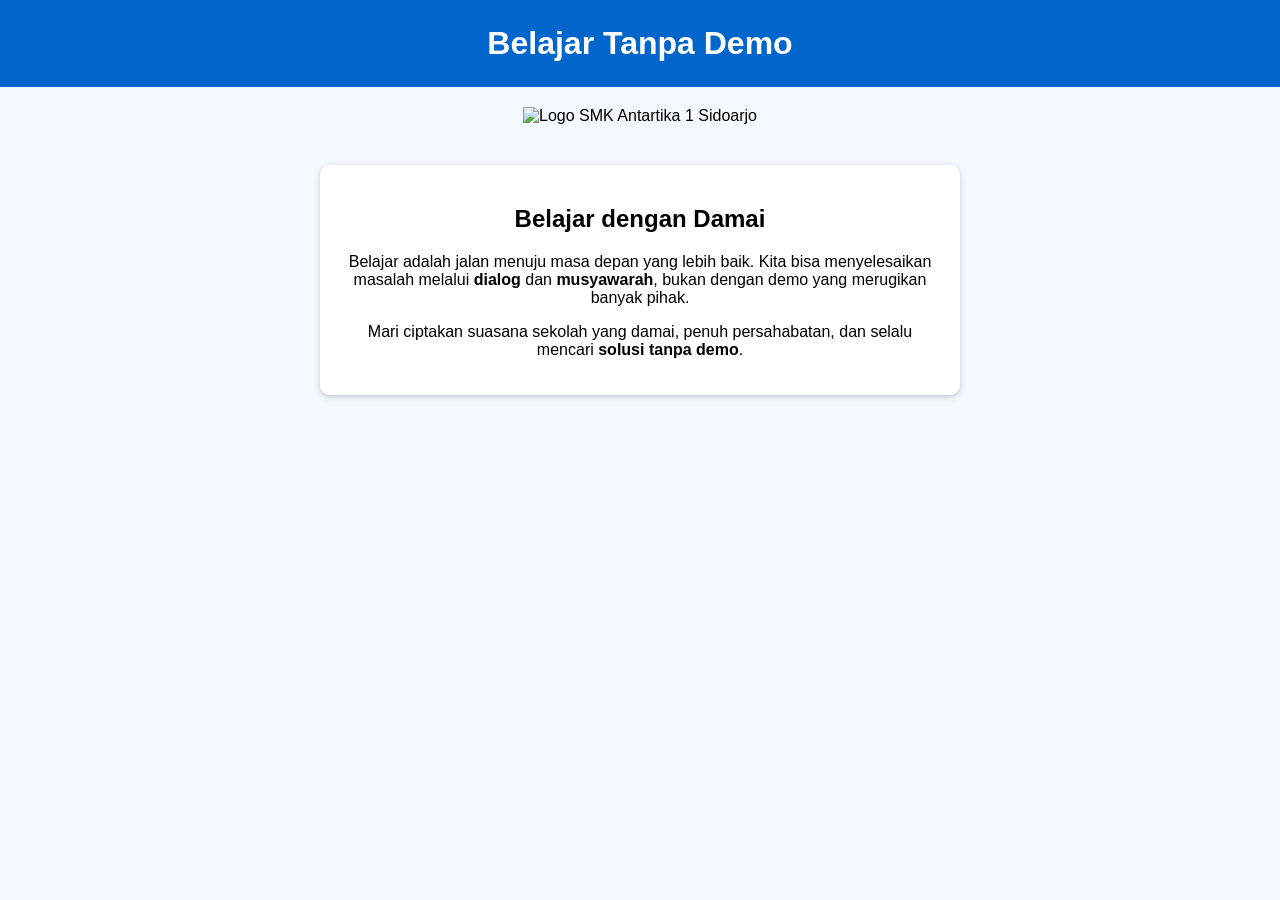
==== index.html @ 8f25fd66 "update" ====
<!DOCTYPE html>
<html lang="id">
<head>
  <meta charset="UTF-8">
  <meta name="viewport" content="width=device-width, initial-scale=1.0">
  <title>Belajar Tanpa Demo</title>
  <style>
    body {
      font-family: Arial, sans-serif;
      text-align: center;
      background-color: #f4f9ff;
      margin: 0;
      padding: 0;
    }
    header {
      background-color: #0066cc;
      color: white;
      padding: 15px;
    }
    h1 {
      margin: 10px 0;
    }
    img {
      margin-top: 20px;
      width: 150px;
    }
    main {
      padding: 20px;
    }
    .pesan {
      background: white;
      border-radius: 10px;
      box-shadow: 0 2px 6px rgba(0,0,0,0.2);
      max-width: 600px;
      margin: 20px auto;
      padding: 20px;
    }
  </style>
</head>
<body>
  <header>
    <h1>Belajar Tanpa Demo</h1>
  </header>

  <!-- Logo Sekolah -->
  <img src="https://i.ibb.co/DD8ZccBT/IMG-20250901-091359.jpg" alt="Logo SMK Antartika 1 Sidoarjo">

  <main>
    <div class="pesan">
      <h2>Belajar dengan Damai</h2>
      <p>
        Belajar adalah jalan menuju masa depan yang lebih baik.  
        Kita bisa menyelesaikan masalah melalui <b>dialog</b> dan <b>musyawarah</b>,  
        bukan dengan demo yang merugikan banyak pihak.  
      </p>
      <p>
        Mari ciptakan suasana sekolah yang damai, penuh persahabatan,  
        dan selalu mencari <b>solusi tanpa demo</b>.
      </p>
    </div>
  </main>
</body>
</html>
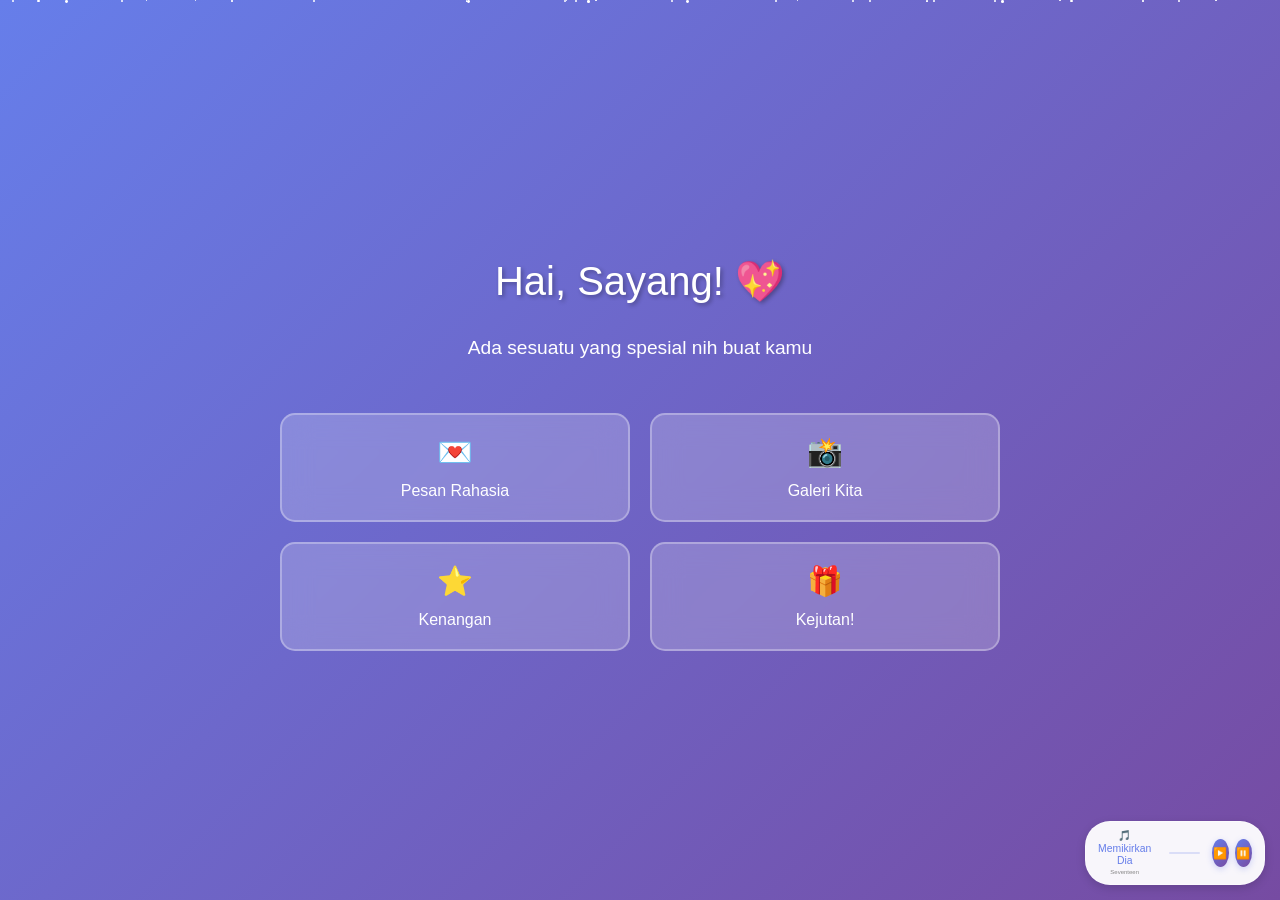
==== commit 8aeee1f4: "update" ====
--- a/index.html
+++ b/index.html
@@ -1,63 +1,633 @@
 <!DOCTYPE html>
 <html lang="id">
 <head>
-  <meta charset="UTF-8">
-  <meta name="viewport" content="width=device-width, initial-scale=1.0">
-  <title>Belajar Tanpa Demo</title>
-  <style>
-    body {
-      font-family: Arial, sans-serif;
-      text-align: center;
-      background-color: #f4f9ff;
-      margin: 0;
-      padding: 0;
-    }
-    header {
-      background-color: #0066cc;
-      color: white;
-      padding: 15px;
-    }
-    h1 {
-      margin: 10px 0;
-    }
-    img {
-      margin-top: 20px;
-      width: 150px;
-    }
-    main {
-      padding: 20px;
-    }
-    .pesan {
-      background: white;
-      border-radius: 10px;
-      box-shadow: 0 2px 6px rgba(0,0,0,0.2);
-      max-width: 600px;
-      margin: 20px auto;
-      padding: 20px;
-    }
-  </style>
+    <meta charset="UTF-8">
+    <meta name="viewport" content="width=device-width, initial-scale=1.0">
+    <title>For My Special Person 💝</title>
+    <style>
+        * {
+            margin: 0;
+            padding: 0;
+            box-sizing: border-box;
+        }
+
+        body {
+            font-family: 'Segoe UI', Tahoma, Geneva, Verdana, sans-serif;
+            background: linear-gradient(135deg, #667eea 0%, #764ba2 100%);
+            color: #333;
+            line-height: 1.6;
+            min-height: 100vh;
+            overflow-x: hidden;
+        }
+
+        /* Efek Bintang Jatuh */
+        .falling-stars {
+            position: fixed;
+            top: 0;
+            left: 0;
+            width: 100%;
+            height: 100%;
+            pointer-events: none;
+            z-index: -1;
+        }
+
+        .star {
+            position: absolute;
+            background: white;
+            border-radius: 50%;
+            animation: fall linear infinite;
+        }
+
+        @keyframes fall {
+            to {
+                transform: translateY(100vh) rotate(360deg);
+                opacity: 0;
+            }
+        }
+
+        .container {
+            max-width: 800px;
+            margin: 0 auto;
+            padding: 20px;
+            min-height: 100vh;
+            display: flex;
+            flex-direction: column;
+            justify-content: center;
+        }
+
+        /* Halaman Utama */
+        .main-page {
+            text-align: center;
+            color: white;
+            padding: 40px 20px;
+            position: relative;
+        }
+
+        .greeting {
+            font-size: 2.5em;
+            margin-bottom: 20px;
+            font-weight: 300;
+            opacity: 0;
+            animation: fadeIn 1.5s ease-in-out forwards;
+            text-shadow: 2px 2px 4px rgba(0,0,0,0.3);
+        }
+
+        .subtitle {
+            font-size: 1.2em;
+            margin-bottom: 50px;
+            opacity: 0;
+            animation: fadeIn 1.5s ease-in-out 0.5s forwards;
+        }
+
+        .heart {
+            color: #ff6b6b;
+            animation: heartbeat 1.5s ease-in-out infinite;
+            display: inline-block;
+        }
+
+        @keyframes heartbeat {
+            0%, 100% { transform: scale(1); }
+            50% { transform: scale(1.1); }
+        }
+
+        .feature-buttons {
+            display: grid;
+            grid-template-columns: repeat(2, 1fr);
+            gap: 20px;
+            opacity: 0;
+            animation: fadeIn 1.5s ease-in-out 1s forwards;
+        }
+
+        .feature-btn {
+            background: rgba(255, 255, 255, 0.2);
+            backdrop-filter: blur(15px);
+            border: 2px solid rgba(255, 255, 255, 0.3);
+            color: white;
+            padding: 20px 15px;
+            border-radius: 15px;
+            cursor: pointer;
+            font-size: 1em;
+            transition: all 0.4s ease;
+            min-height: 100px;
+            display: flex;
+            flex-direction: column;
+            align-items: center;
+            justify-content: center;
+            gap: 8px;
+        }
+
+        .feature-btn:hover {
+            background: rgba(255, 255, 255, 0.3);
+            transform: translateY(-5px) scale(1.05);
+            border-color: rgba(255, 255, 255, 0.5);
+            box-shadow: 0 10px 25px rgba(0,0,0,0.2);
+        }
+
+        .btn-icon {
+            font-size: 1.8em;
+            margin-bottom: 5px;
+        }
+
+        /* Halaman Konten */
+        .content-page {
+            display: none;
+            background: rgba(255, 255, 255, 0.95);
+            backdrop-filter: blur(10px);
+            border-radius: 20px;
+            padding: 25px;
+            margin-top: 20px;
+            box-shadow: 0 15px 30px rgba(0,0,0,0.1);
+            animation: slideUp 0.6s ease-out;
+            border: 1px solid rgba(255, 255, 255, 0.2);
+        }
+
+        .back-btn {
+            background: linear-gradient(135deg, #667eea, #764ba2);
+            color: white;
+            border: none;
+            padding: 10px 20px;
+            border-radius: 20px;
+            cursor: pointer;
+            font-size: 0.9em;
+            margin-bottom: 25px;
+            transition: all 0.3s ease;
+            box-shadow: 0 4px 12px rgba(102, 126, 234, 0.3);
+        }
+
+        .back-btn:hover {
+            transform: translateX(-3px) scale(1.05);
+            box-shadow: 0 6px 15px rgba(102, 126, 234, 0.4);
+        }
+
+        /* Styling untuk halaman pesan */
+        .messages-container {
+            text-align: center;
+        }
+
+        .message-card {
+            background: linear-gradient(135deg, #f8f9fa, #e9ecef);
+            border-radius: 15px;
+            padding: 25px;
+            margin: 20px 0;
+            border-left: 4px solid #667eea;
+            box-shadow: 0 8px 20px rgba(0,0,0,0.06);
+            transition: transform 0.3s ease;
+            position: relative;
+            overflow: hidden;
+        }
+
+        .message-card::before {
+            content: '"';
+            font-size: 3em;
+            color: #667eea;
+            opacity: 0.1;
+            position: absolute;
+            top: 10px;
+            left: 15px;
+            font-family: serif;
+        }
+
+        .message-card:hover {
+            transform: translateY(-3px);
+        }
+
+        .message-text {
+            font-size: 1.1em;
+            line-height: 1.7;
+            color: #555;
+            font-weight: 500;
+            position: relative;
+            z-index: 1;
+        }
+
+        .message-date {
+            color: #888;
+            font-size: 0.85em;
+            margin-top: 15px;
+            font-style: italic;
+            font-weight: 300;
+        }
+
+        /* Styling untuk halaman galeri */
+        .gallery-grid {
+            display: grid;
+            grid-template-columns: repeat(auto-fit, minmax(250px, 1fr));
+            gap: 20px;
+            margin: 25px 0;
+        }
+
+        .gallery-item {
+            border-radius: 15px;
+            overflow: hidden;
+            box-shadow: 0 8px 20px rgba(0,0,0,0.1);
+            transition: all 0.3s ease;
+            position: relative;
+            cursor: pointer;
+        }
+
+        .gallery-item:hover {
+            transform: scale(1.03);
+            box-shadow: 0 12px 30px rgba(0,0,0,0.15);
+        }
+
+        .gallery-item img {
+            width: 100%;
+            height: 200px;
+            object-fit: cover;
+            transition: transform 0.3s ease;
+        }
+
+        .gallery-item:hover img {
+            transform: scale(1.05);
+        }
+
+        .photo-caption {
+            position: absolute;
+            bottom: 0;
+            left: 0;
+            right: 0;
+            background: linear-gradient(transparent, rgba(0,0,0,0.7));
+            color: white;
+            padding: 15px 12px 12px;
+            font-size: 0.9em;
+            text-align: center;
+        }
+
+        /* Audio Control yang Kecil */
+        .audio-control {
+            position: fixed;
+            bottom: 15px;
+            right: 15px;
+            background: rgba(255, 255, 255, 0.95);
+            padding: 8px 12px;
+            border-radius: 25px;
+            box-shadow: 0 3px 10px rgba(0,0,0,0.15);
+            display: flex;
+            gap: 6px;
+            align-items: center;
+            z-index: 1000;
+            backdrop-filter: blur(8px);
+            border: 1px solid rgba(255, 255, 255, 0.4);
+            max-width: 180px;
+        }
+
+        .audio-btn {
+            background: linear-gradient(135deg, #667eea, #764ba2);
+            color: white;
+            border: none;
+            width: 28px;
+            height: 28px;
+            border-radius: 50%;
+            cursor: pointer;
+            font-size: 0.7em;
+            transition: all 0.3s ease;
+            box-shadow: 0 2px 6px rgba(102, 126, 234, 0.3);
+            display: flex;
+            align-items: center;
+            justify-content: center;
+        }
+
+        .audio-btn:hover {
+            transform: scale(1.1);
+            box-shadow: 0 3px 8px rgba(102, 126, 234, 0.4);
+        }
+
+        .now-playing {
+            font-size: 0.65em;
+            color: #667eea;
+            margin-right: 6px;
+            text-align: center;
+            line-height: 1.2;
+        }
+
+        .song-artist {
+            font-size: 0.55em;
+            color: #888;
+            margin-top: 1px;
+        }
+
+        /* Progress Bar */
+        .progress-container {
+            width: 50px;
+            height: 2px;
+            background: rgba(102, 126, 234, 0.2);
+            border-radius: 1px;
+            margin: 0 6px;
+            overflow: hidden;
+        }
+
+        .progress-bar {
+            height: 100%;
+            background: linear-gradient(135deg, #667eea, #764ba2);
+            width: 0%;
+            transition: width 0.1s linear;
+        }
+
+        /* Animations */
+        @keyframes fadeIn {
+            from { opacity: 0; transform: translateY(20px); }
+            to { opacity: 1; transform: translateY(0); }
+        }
+
+        @keyframes slideUp {
+            from { opacity: 0; transform: translateY(30px); }
+            to { opacity: 1; transform: translateY(0); }
+        }
+
+        /* Floating Elements */
+        .floating {
+            animation: floating 3s ease-in-out infinite;
+        }
+
+        @keyframes floating {
+            0%, 100% { transform: translateY(0px); }
+            50% { transform: translateY(-8px); }
+        }
+
+        /* Responsive */
+        @media (max-width: 600px) {
+            .container {
+                padding: 15px;
+            }
+            
+            .greeting {
+                font-size: 2em;
+            }
+            
+            .feature-buttons {
+                grid-template-columns: 1fr;
+                gap: 15px;
+            }
+            
+            .feature-btn {
+                min-height: 90px;
+                padding: 18px 15px;
+            }
+            
+            .content-page {
+                padding: 20px;
+            }
+            
+            .gallery-grid {
+                grid-template-columns: 1fr;
+            }
+            
+            .audio-control {
+                bottom: 10px;
+                right: 10px;
+                left: 10px;
+                justify-content: center;
+                border-radius: 20px;
+                padding: 6px 10px;
+                max-width: none;
+            }
+            
+            .message-text {
+                font-size: 1em;
+            }
+
+            .now-playing {
+                font-size: 0.6em;
+            }
+
+            .audio-btn {
+                width: 26px;
+                height: 26px;
+                font-size: 0.65em;
+            }
+
+            .progress-container {
+                width: 40px;
+            }
+        }
+    </style>
 </head>
 <body>
-  <header>
-    <h1>Belajar Tanpa Demo</h1>
-  </header>
-
-  <!-- Logo Sekolah -->
-  <img src="https://i.ibb.co/DD8ZccBT/IMG-20250901-091359.jpg" alt="Logo SMK Antartika 1 Sidoarjo">
-
-  <main>
-    <div class="pesan">
-      <h2>Belajar dengan Damai</h2>
-      <p>
-        Belajar adalah jalan menuju masa depan yang lebih baik.  
-        Kita bisa menyelesaikan masalah melalui <b>dialog</b> dan <b>musyawarah</b>,  
-        bukan dengan demo yang merugikan banyak pihak.  
-      </p>
-      <p>
-        Mari ciptakan suasana sekolah yang damai, penuh persahabatan,  
-        dan selalu mencari <b>solusi tanpa demo</b>.
-      </p>
+    <!-- Efek Bintang Jatuh -->
+    <div class="falling-stars" id="fallingStars"></div>
+
+    <!-- Audio Element -->
+    <audio id="backgroundMusic" loop>
+        <source src="memikirkan_dia.mp3" type="audio/mpeg">
+        Browser tidak mendukung elemen audio.
+    </audio>
+
+    <div class="container">
+        <!-- Halaman Utama -->
+        <div id="mainPage" class="main-page">
+            <h1 class="greeting" id="greetingText">Hai, Sayangku! <span class="heart">💖</span></h1>
+            <p class="subtitle">Ada sesuatu yang spesial nih buat kamu</p>
+            
+            <div class="feature-buttons">
+                <button class="feature-btn floating" onclick="showPage('messages')">
+                    <div class="btn-icon">💌</div>
+                    <div>Pesan Rahasia</div>
+                </button>
+                <button class="feature-btn floating" onclick="showPage('gallery')">
+                    <div class="btn-icon">📸</div>
+                    <div>Galeri Kita</div>
+                </button>
+                <button class="feature-btn floating" onclick="showPage('memories')">
+                    <div class="btn-icon">⭐</div>
+                    <div>Kenangan</div>
+                </button>
+                <button class="feature-btn floating" onclick="showSurprise()">
+                    <div class="btn-icon">🎁</div>
+                    <div>Kejutan!</div>
+                </button>
+            </div>
+        </div>
+
+        <!-- Halaman Pesan -->
+        <div id="messagesPage" class="content-page">
+            <button class="back-btn" onclick="showPage('main')">← Kembali</button>
+            
+            <div class="messages-container">
+                <h2 style="color: #667eea; margin-bottom: 25px; text-align: center; font-size: 1.8em;">💝 Pesan Spesial</h2>
+                
+                <div class="message-card">
+                    <p class="message-text">
+                        "Terima kasih sudah menjadi manusia favoritku. Setiap hari bersamamu adalah anugerah yang tak ternilai."
+                    </p>
+                    <div class="message-date">— Dari yang selalu memikirkanmu</div>
+                </div>
+                
+                <div class="message-card">
+                    <p class="message-text">
+                        "Kamu tahu nggak sih? Senyummu itu bisa bikin hari-hariku lebih cerah. Jangan pernah berhenti tersenyum ya!"
+                    </p>
+                    <div class="message-date">— Untuk senyum terindah</div>
+                </div>
+                
+                <div class="message-card">
+                    <p class="message-text">
+                        "Aku bersyukur banget punya kamu. Terima kasih sudah jadi pendengar yang baik dan teman terbaik."
+                    </p>
+                    <div class="message-date">— Yang selalu bersyukur</div>
+                </div>
+                
+                <div class="message-card">
+                    <p class="message-text">
+                        "Terima kasih, untukmu manusia favoritku"
+                    </p>
+                    <div class="message-date">— Untukmu sayangku</div>
+                </div>
+            </div>
+        </div>
+
+        <!-- Halaman Galeri -->
+        <div id="galleryPage" class="content-page">
+            <button class="back-btn" onclick="showPage('main')">← Kembali</button>
+            
+            <h2 style="color: #667eea; margin-bottom: 25px; text-align: center; font-size: 1.8em;">📸 Galeri Kita</h2>
+            
+            <div class="gallery-grid">
+                <div class="gallery-item">
+                    <img src="foto1.jpg" alt="Manusia Terbaik" 
+                         onerror="this.src='https://images.unsplash.com/photo-1529255484355-cb73c33c04bb?ixlib=rb-4.0.3&auto=format&fit=crop&w=500&q=80'">
+                    <div class="photo-caption">Hii cantiknyooo! 💕</div>
+                </div>
+                
+                <div class="gallery-item">
+                    <img src="foto2.jpg" alt="Momen Bahagia" 
+                         onerror="this.src='https://images.unsplash.com/photo-1518568814500-bf0f8d125f46?ixlib=rb-4.0.3&auto=format&fit=crop&w=500&q=80'">
+                    <div class="photo-caption">Senyumu bikin dunia cerah 🌟</div>
+                </div>
+            </div>
+        </div>
+
+        <!-- Halaman Kenangan -->
+        <div id="memoriesPage" class="content-page">
+            <button class="back-btn" onclick="showPage('main')">← Kembali</button>
+            
+            <h2 style="color: #667eea; margin-bottom: 25px; text-align: center; font-size: 1.8em;">⭐ Kenangan Spesial</h2>
+            
+            <div class="message-card">
+                <p class="message-text">
+                    "Setiap momen bersamamu adalah kenangan yang ingin kuulang lagi dan lagi. 
+                    Dari hal sederhana sampai petualangan kita, semuanya berarti."
+                </p>
+                <div class="message-date">— Kenangan terindah</div>
+            </div>
+            
+            <div style="text-align: center; margin: 25px 0;">
+                <div style="font-size: 1.1em; color: #667eea; margin-bottom: 15px;">💫 Hal-hal yang ku suka darimu:</div>
+                <div style="display: grid; grid-template-columns: repeat(auto-fit, minmax(150px, 1fr)); gap: 12px; margin-top: 15px;">
+                    <div style="background: rgba(102, 126, 234, 0.1); padding: 12px; border-radius: 12px; color: #667eea; font-size: 0.9em;">
+                        💖 Cara kamu peduli
+                    </div>
+                    <div style="background: rgba(102, 126, 234, 0.1); padding: 12px; border-radius: 12px; color: #667eea; font-size: 0.9em;">
+                        😊 Senyum manismu
+                    </div>
+                    <div style="background: rgba(102, 126, 234, 0.1); padding: 12px; border-radius: 12px; color: #667eea; font-size: 0.9em;">
+                        🤗 Pelukan hangatmu
+                    </div>
+                    <div style="background: rgba(102, 126, 234, 0.1); padding: 12px; border-radius: 12px; color: #667eea; font-size: 0.9em;">
+                        💭 Cara kamu memahami
+                    </div>
+                </div>
+            </div>
+        </div>
     </div>
-  </main>
+
+    <!-- Kontrol Audio -->
+    <div class="audio-control">
+        <div class="now-playing">
+            <div>🎵 Memikirkan Dia</div>
+            <div class="song-artist">Seventeen</div>
+        </div>
+        <div class="progress-container">
+            <div class="progress-bar" id="progressBar"></div>
+        </div>
+        <button class="audio-btn" onclick="playMusic()">▶️</button>
+        <button class="audio-btn" onclick="pauseMusic()">⏸️</button>
+    </div>
+
+    <script>
+        // Personalisasi nama
+        function personalizeGreeting() {
+            const name = "Sayang"; // GANTI DENGAN NAMA PACAR KAMU
+            document.getElementById('greetingText').innerHTML = `Hai, ${name}! <span class="heart">💖</span>`;
+        }
+
+        // Fungsi navigasi halaman
+        function showPage(pageName) {
+            document.getElementById('mainPage').style.display = 'none';
+            document.getElementById('messagesPage').style.display = 'none';
+            document.getElementById('galleryPage').style.display = 'none';
+            document.getElementById('memoriesPage').style.display = 'none';
+            
+            if (pageName === 'main') {
+                document.getElementById('mainPage').style.display = 'block';
+            } else if (pageName === 'messages') {
+                document.getElementById('messagesPage').style.display = 'block';
+            } else if (pageName === 'gallery') {
+                document.getElementById('galleryPage').style.display = 'block';
+            } else if (pageName === 'memories') {
+                document.getElementById('memoriesPage').style.display = 'block';
+            }
+        }
+
+        // Fungsi kejutan
+        function showSurprise() {
+            alert('💝 I LOVE YOU! 💝\n\nKamu itu spesial banget buat aku! Terima kasih sudah ada di hidupku! 😘');
+        }
+
+        // Fungsi audio
+        const music = document.getElementById('backgroundMusic');
+        const progressBar = document.getElementById('progressBar');
+        music.volume = 0.4;
+        
+        // Update progress bar
+        music.addEventListener('timeupdate', function() {
+            const progress = (music.currentTime / music.duration) * 100;
+            progressBar.style.width = progress + '%';
+        });
+        
+        function playMusic() {
+            music.play().catch(error => {
+                alert('Klik tombol Putar untuk memulai musik 🎵');
+            });
+        }
+        
+        function pauseMusic() {
+            music.pause();
+        }
+        
+        // Efek bintang jatuh
+        function createStars() {
+            const starsContainer = document.getElementById('fallingStars');
+            for (let i = 0; i < 30; i++) {
+                const star = document.createElement('div');
+                star.className = 'star';
+                star.style.left = Math.random() * 100 + 'vw';
+                star.style.width = Math.random() * 2 + 1 + 'px';
+                star.style.height = star.style.width;
+                star.style.animationDuration = Math.random() * 3 + 2 + 's';
+                star.style.animationDelay = Math.random() * 5 + 's';
+                starsContainer.appendChild(star);
+            }
+        }
+        
+        // Auto play music dengan interaksi user
+        let musicStarted = false;
+        document.addEventListener('click', function firstPlay() {
+            if (!musicStarted) {
+                music.play().then(() => {
+                    musicStarted = true;
+                }).catch(error => {
+                    console.log('Play failed:', error);
+                });
+            }
+        });
+
+        // Jalankan saat halaman dimuat
+        window.onload = function() {
+            personalizeGreeting();
+            createStars();
+            // Tampilkan halaman utama
+            showPage('main');
+        };
+    </script>
 </body>
-</html>   +</html>
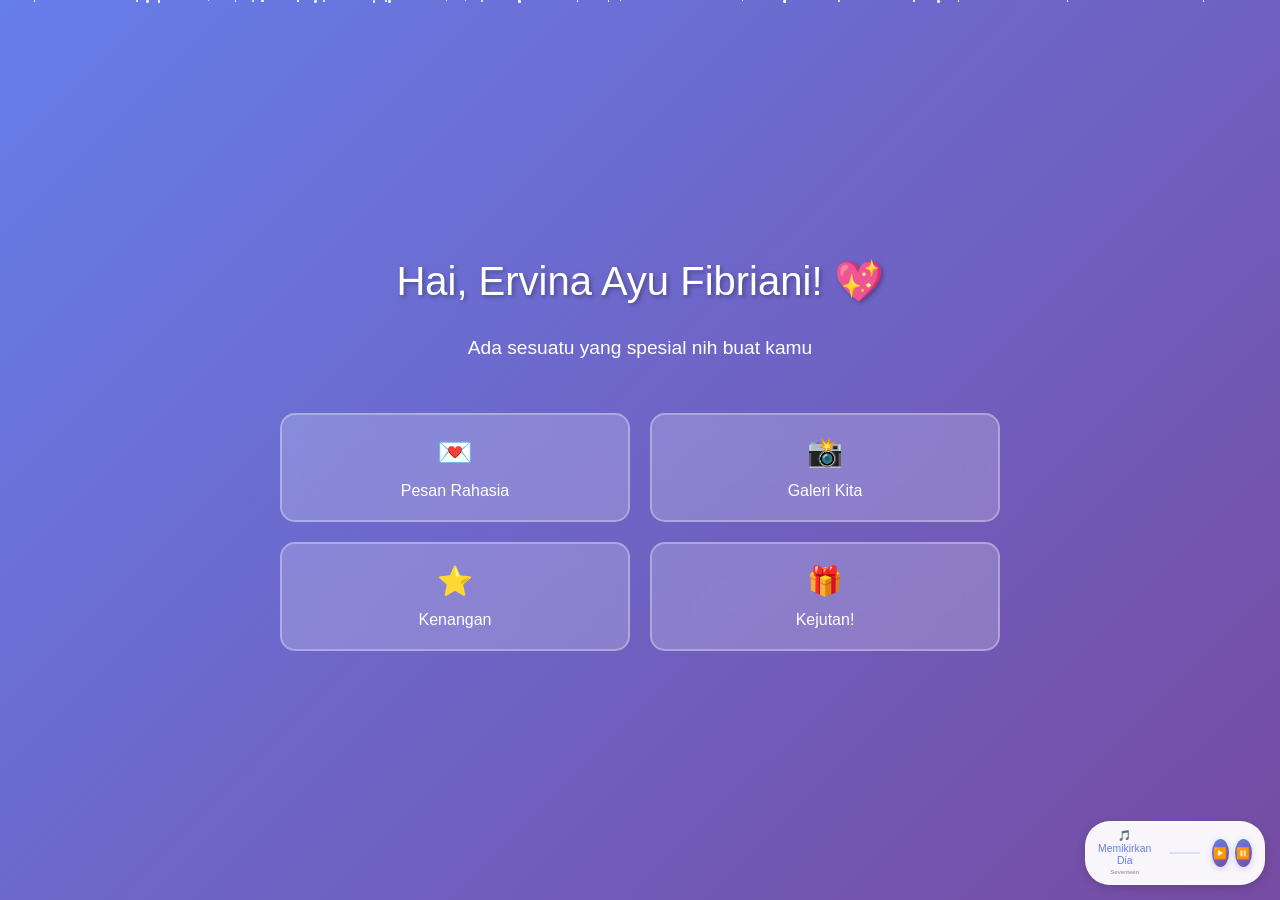
==== commit 3084aee9: "update" ====
--- a/index.html
+++ b/index.html
@@ -491,7 +491,7 @@
                 <div class="gallery-item">
                     <img src="foto2.jpg" alt="Momen Bahagia" 
                          onerror="this.src='https://images.unsplash.com/photo-1518568814500-bf0f8d125f46?ixlib=rb-4.0.3&auto=format&fit=crop&w=500&q=80'">
-                    <div class="photo-caption">Senyumu bikin dunia cerah 🌟</div>
+                    <div class="photo-caption">hii lucunya</div>
                 </div>
             </div>
         </div>
@@ -546,7 +546,7 @@
     <script>
         // Personalisasi nama
         function personalizeGreeting() {
-            const name = "Sayang"; // GANTI DENGAN NAMA PACAR KAMU
+            const name = "Ervina Ayu Fibriani"; // GANTI DENGAN NAMA PACAR KAMU
             document.getElementById('greetingText').innerHTML = `Hai, ${name}! <span class="heart">💖</span>`;
         }
 
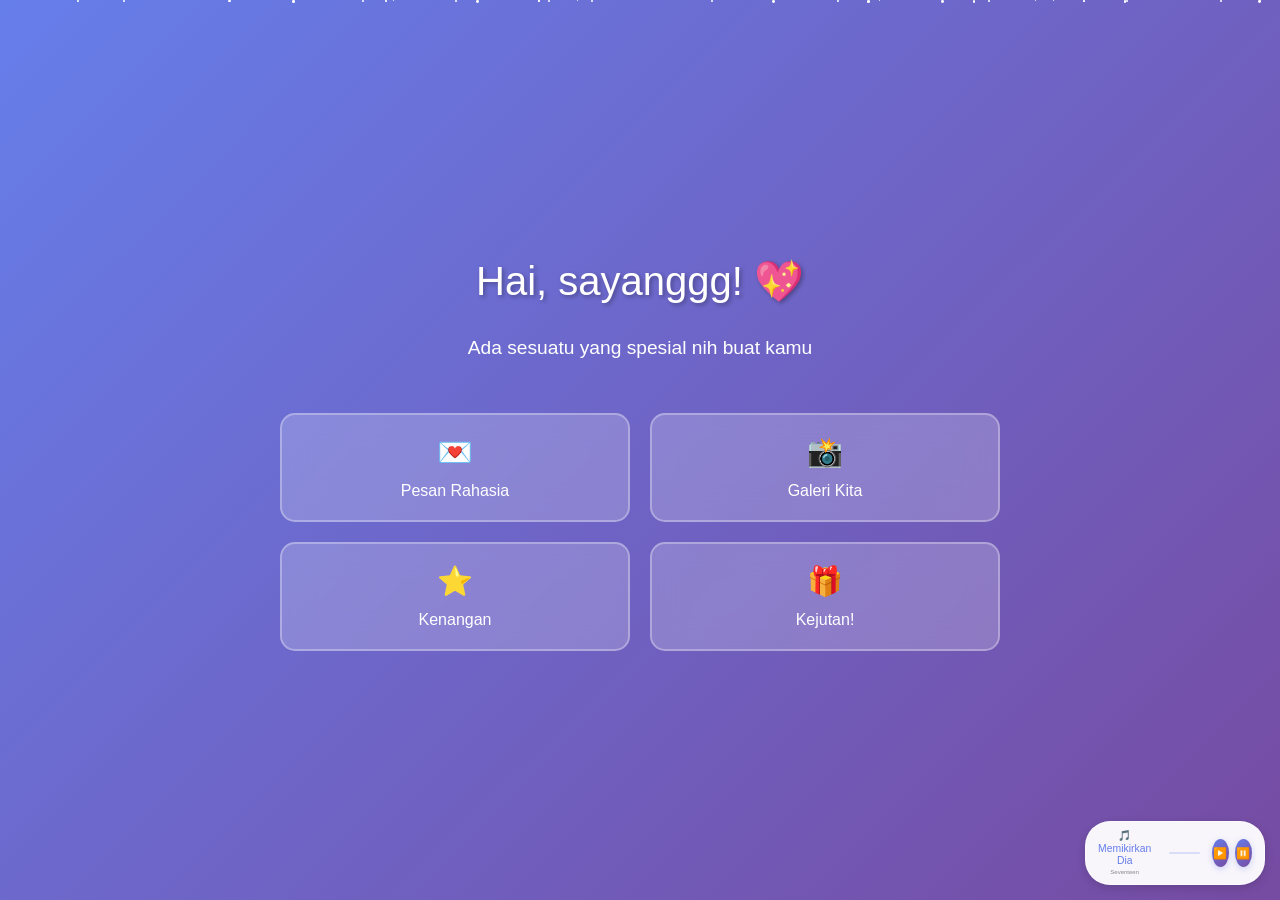
==== commit 532403f6: "update" ====
--- a/index.html
+++ b/index.html
@@ -546,7 +546,7 @@
     <script>
         // Personalisasi nama
         function personalizeGreeting() {
-            const name = "Ervina Ayu Fibriani"; // GANTI DENGAN NAMA PACAR KAMU
+            const name = "sayanggg"; // GANTI DENGAN NAMA PACAR KAMU
             document.getElementById('greetingText').innerHTML = `Hai, ${name}! <span class="heart">💖</span>`;
         }
 
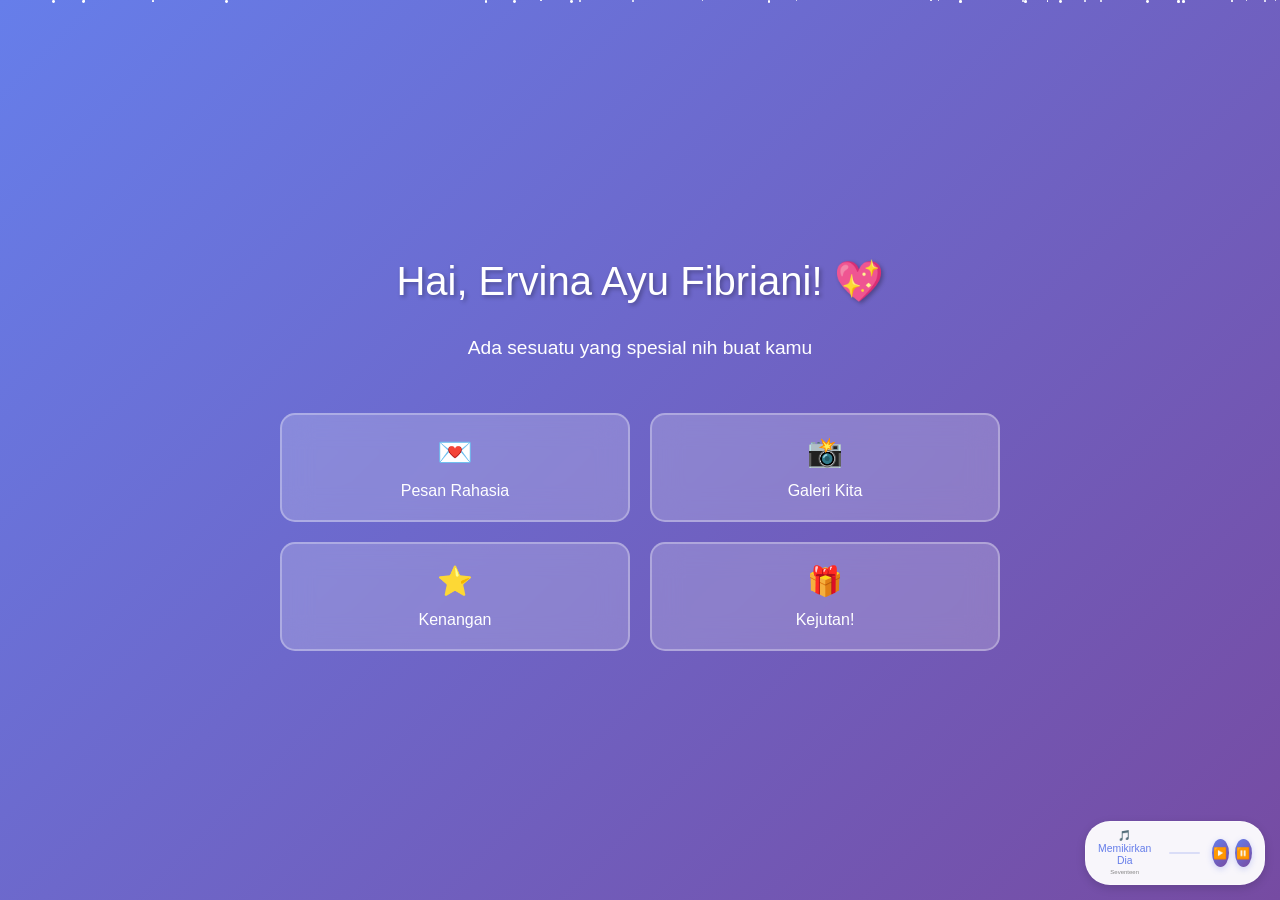
==== commit bf405c81: "update" ====
--- a/index.html
+++ b/index.html
@@ -546,7 +546,7 @@
     <script>
         // Personalisasi nama
         function personalizeGreeting() {
-            const name = "sayanggg"; // GANTI DENGAN NAMA PACAR KAMU
+            const name = "Ervina Ayu Fibriani"; // GANTI DENGAN NAMA PACAR KAMU
             document.getElementById('greetingText').innerHTML = `Hai, ${name}! <span class="heart">💖</span>`;
         }
 
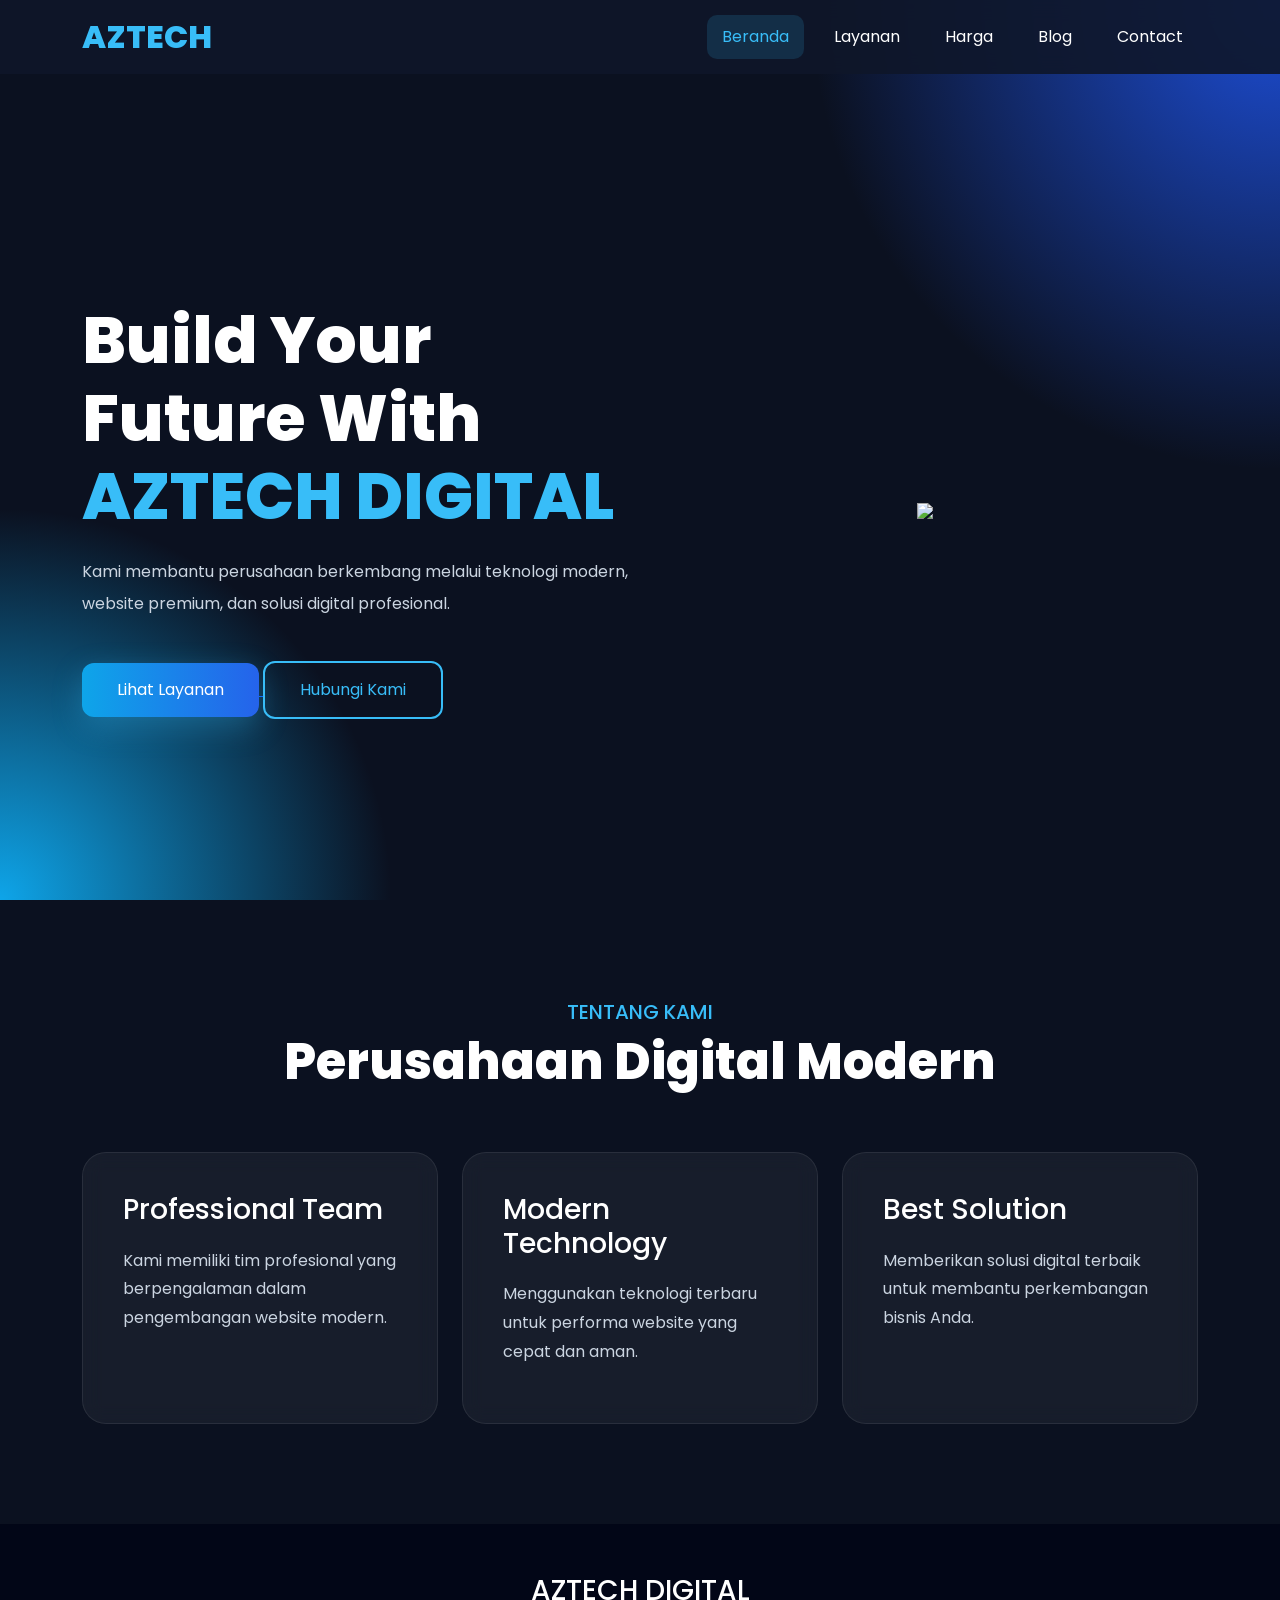
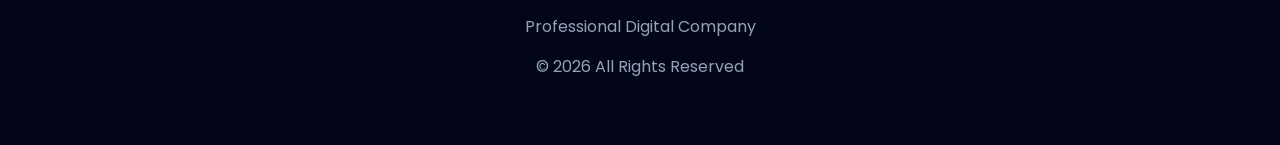
==== commit 885fed01: "update" ====
--- a/index.html
+++ b/index.html
@@ -1,633 +1,240 @@
 <!DOCTYPE html>
 <html lang="id">
 <head>
-    <meta charset="UTF-8">
-    <meta name="viewport" content="width=device-width, initial-scale=1.0">
-    <title>For My Special Person 💝</title>
-    <style>
-        * {
-            margin: 0;
-            padding: 0;
-            box-sizing: border-box;
-        }
-
-        body {
-            font-family: 'Segoe UI', Tahoma, Geneva, Verdana, sans-serif;
-            background: linear-gradient(135deg, #667eea 0%, #764ba2 100%);
-            color: #333;
-            line-height: 1.6;
-            min-height: 100vh;
-            overflow-x: hidden;
-        }
-
-        /* Efek Bintang Jatuh */
-        .falling-stars {
-            position: fixed;
-            top: 0;
-            left: 0;
-            width: 100%;
-            height: 100%;
-            pointer-events: none;
-            z-index: -1;
-        }
-
-        .star {
-            position: absolute;
-            background: white;
-            border-radius: 50%;
-            animation: fall linear infinite;
-        }
-
-        @keyframes fall {
-            to {
-                transform: translateY(100vh) rotate(360deg);
-                opacity: 0;
-            }
-        }
-
-        .container {
-            max-width: 800px;
-            margin: 0 auto;
-            padding: 20px;
-            min-height: 100vh;
-            display: flex;
-            flex-direction: column;
-            justify-content: center;
-        }
-
-        /* Halaman Utama */
-        .main-page {
-            text-align: center;
-            color: white;
-            padding: 40px 20px;
-            position: relative;
-        }
-
-        .greeting {
-            font-size: 2.5em;
-            margin-bottom: 20px;
-            font-weight: 300;
-            opacity: 0;
-            animation: fadeIn 1.5s ease-in-out forwards;
-            text-shadow: 2px 2px 4px rgba(0,0,0,0.3);
-        }
-
-        .subtitle {
-            font-size: 1.2em;
-            margin-bottom: 50px;
-            opacity: 0;
-            animation: fadeIn 1.5s ease-in-out 0.5s forwards;
-        }
-
-        .heart {
-            color: #ff6b6b;
-            animation: heartbeat 1.5s ease-in-out infinite;
-            display: inline-block;
-        }
-
-        @keyframes heartbeat {
-            0%, 100% { transform: scale(1); }
-            50% { transform: scale(1.1); }
-        }
-
-        .feature-buttons {
-            display: grid;
-            grid-template-columns: repeat(2, 1fr);
-            gap: 20px;
-            opacity: 0;
-            animation: fadeIn 1.5s ease-in-out 1s forwards;
-        }
-
-        .feature-btn {
-            background: rgba(255, 255, 255, 0.2);
-            backdrop-filter: blur(15px);
-            border: 2px solid rgba(255, 255, 255, 0.3);
-            color: white;
-            padding: 20px 15px;
-            border-radius: 15px;
-            cursor: pointer;
-            font-size: 1em;
-            transition: all 0.4s ease;
-            min-height: 100px;
-            display: flex;
-            flex-direction: column;
-            align-items: center;
-            justify-content: center;
-            gap: 8px;
-        }
-
-        .feature-btn:hover {
-            background: rgba(255, 255, 255, 0.3);
-            transform: translateY(-5px) scale(1.05);
-            border-color: rgba(255, 255, 255, 0.5);
-            box-shadow: 0 10px 25px rgba(0,0,0,0.2);
-        }
-
-        .btn-icon {
-            font-size: 1.8em;
-            margin-bottom: 5px;
-        }
-
-        /* Halaman Konten */
-        .content-page {
-            display: none;
-            background: rgba(255, 255, 255, 0.95);
-            backdrop-filter: blur(10px);
-            border-radius: 20px;
-            padding: 25px;
-            margin-top: 20px;
-            box-shadow: 0 15px 30px rgba(0,0,0,0.1);
-            animation: slideUp 0.6s ease-out;
-            border: 1px solid rgba(255, 255, 255, 0.2);
-        }
-
-        .back-btn {
-            background: linear-gradient(135deg, #667eea, #764ba2);
-            color: white;
-            border: none;
-            padding: 10px 20px;
-            border-radius: 20px;
-            cursor: pointer;
-            font-size: 0.9em;
-            margin-bottom: 25px;
-            transition: all 0.3s ease;
-            box-shadow: 0 4px 12px rgba(102, 126, 234, 0.3);
-        }
-
-        .back-btn:hover {
-            transform: translateX(-3px) scale(1.05);
-            box-shadow: 0 6px 15px rgba(102, 126, 234, 0.4);
-        }
-
-        /* Styling untuk halaman pesan */
-        .messages-container {
-            text-align: center;
-        }
-
-        .message-card {
-            background: linear-gradient(135deg, #f8f9fa, #e9ecef);
-            border-radius: 15px;
-            padding: 25px;
-            margin: 20px 0;
-            border-left: 4px solid #667eea;
-            box-shadow: 0 8px 20px rgba(0,0,0,0.06);
-            transition: transform 0.3s ease;
-            position: relative;
-            overflow: hidden;
-        }
-
-        .message-card::before {
-            content: '"';
-            font-size: 3em;
-            color: #667eea;
-            opacity: 0.1;
-            position: absolute;
-            top: 10px;
-            left: 15px;
-            font-family: serif;
-        }
-
-        .message-card:hover {
-            transform: translateY(-3px);
-        }
-
-        .message-text {
-            font-size: 1.1em;
-            line-height: 1.7;
-            color: #555;
-            font-weight: 500;
-            position: relative;
-            z-index: 1;
-        }
-
-        .message-date {
-            color: #888;
-            font-size: 0.85em;
-            margin-top: 15px;
-            font-style: italic;
-            font-weight: 300;
-        }
-
-        /* Styling untuk halaman galeri */
-        .gallery-grid {
-            display: grid;
-            grid-template-columns: repeat(auto-fit, minmax(250px, 1fr));
-            gap: 20px;
-            margin: 25px 0;
-        }
-
-        .gallery-item {
-            border-radius: 15px;
-            overflow: hidden;
-            box-shadow: 0 8px 20px rgba(0,0,0,0.1);
-            transition: all 0.3s ease;
-            position: relative;
-            cursor: pointer;
-        }
-
-        .gallery-item:hover {
-            transform: scale(1.03);
-            box-shadow: 0 12px 30px rgba(0,0,0,0.15);
-        }
-
-        .gallery-item img {
-            width: 100%;
-            height: 200px;
-            object-fit: cover;
-            transition: transform 0.3s ease;
-        }
-
-        .gallery-item:hover img {
-            transform: scale(1.05);
-        }
-
-        .photo-caption {
-            position: absolute;
-            bottom: 0;
-            left: 0;
-            right: 0;
-            background: linear-gradient(transparent, rgba(0,0,0,0.7));
-            color: white;
-            padding: 15px 12px 12px;
-            font-size: 0.9em;
-            text-align: center;
-        }
-
-        /* Audio Control yang Kecil */
-        .audio-control {
-            position: fixed;
-            bottom: 15px;
-            right: 15px;
-            background: rgba(255, 255, 255, 0.95);
-            padding: 8px 12px;
-            border-radius: 25px;
-            box-shadow: 0 3px 10px rgba(0,0,0,0.15);
-            display: flex;
-            gap: 6px;
-            align-items: center;
-            z-index: 1000;
-            backdrop-filter: blur(8px);
-            border: 1px solid rgba(255, 255, 255, 0.4);
-            max-width: 180px;
-        }
-
-        .audio-btn {
-            background: linear-gradient(135deg, #667eea, #764ba2);
-            color: white;
-            border: none;
-            width: 28px;
-            height: 28px;
-            border-radius: 50%;
-            cursor: pointer;
-            font-size: 0.7em;
-            transition: all 0.3s ease;
-            box-shadow: 0 2px 6px rgba(102, 126, 234, 0.3);
-            display: flex;
-            align-items: center;
-            justify-content: center;
-        }
-
-        .audio-btn:hover {
-            transform: scale(1.1);
-            box-shadow: 0 3px 8px rgba(102, 126, 234, 0.4);
-        }
-
-        .now-playing {
-            font-size: 0.65em;
-            color: #667eea;
-            margin-right: 6px;
-            text-align: center;
-            line-height: 1.2;
-        }
-
-        .song-artist {
-            font-size: 0.55em;
-            color: #888;
-            margin-top: 1px;
-        }
-
-        /* Progress Bar */
-        .progress-container {
-            width: 50px;
-            height: 2px;
-            background: rgba(102, 126, 234, 0.2);
-            border-radius: 1px;
-            margin: 0 6px;
-            overflow: hidden;
-        }
-
-        .progress-bar {
-            height: 100%;
-            background: linear-gradient(135deg, #667eea, #764ba2);
-            width: 0%;
-            transition: width 0.1s linear;
-        }
-
-        /* Animations */
-        @keyframes fadeIn {
-            from { opacity: 0; transform: translateY(20px); }
-            to { opacity: 1; transform: translateY(0); }
-        }
-
-        @keyframes slideUp {
-            from { opacity: 0; transform: translateY(30px); }
-            to { opacity: 1; transform: translateY(0); }
-        }
-
-        /* Floating Elements */
-        .floating {
-            animation: floating 3s ease-in-out infinite;
-        }
-
-        @keyframes floating {
-            0%, 100% { transform: translateY(0px); }
-            50% { transform: translateY(-8px); }
-        }
-
-        /* Responsive */
-        @media (max-width: 600px) {
-            .container {
-                padding: 15px;
-            }
-            
-            .greeting {
-                font-size: 2em;
-            }
-            
-            .feature-buttons {
-                grid-template-columns: 1fr;
-                gap: 15px;
-            }
-            
-            .feature-btn {
-                min-height: 90px;
-                padding: 18px 15px;
-            }
-            
-            .content-page {
-                padding: 20px;
-            }
-            
-            .gallery-grid {
-                grid-template-columns: 1fr;
-            }
-            
-            .audio-control {
-                bottom: 10px;
-                right: 10px;
-                left: 10px;
-                justify-content: center;
-                border-radius: 20px;
-                padding: 6px 10px;
-                max-width: none;
-            }
-            
-            .message-text {
-                font-size: 1em;
-            }
-
-            .now-playing {
-                font-size: 0.6em;
-            }
-
-            .audio-btn {
-                width: 26px;
-                height: 26px;
-                font-size: 0.65em;
-            }
-
-            .progress-container {
-                width: 40px;
-            }
-        }
-    </style>
+
+<meta charset="UTF-8">
+<meta name="viewport" content="width=device-width, initial-scale=1.0">
+
+<title>AZTECH DIGITAL</title>
+
+<!-- Bootstrap -->
+<link href="https://cdn.jsdelivr.net/npm/bootstrap@5.3.3/dist/css/bootstrap.min.css" rel="stylesheet">
+
+<!-- CSS -->
+<link rel="stylesheet" href="style.css">
+
 </head>
+
 <body>
-    <!-- Efek Bintang Jatuh -->
-    <div class="falling-stars" id="fallingStars"></div>
-
-    <!-- Audio Element -->
-    <audio id="backgroundMusic" loop>
-        <source src="memikirkan_dia.mp3" type="audio/mpeg">
-        Browser tidak mendukung elemen audio.
-    </audio>
-
-    <div class="container">
-        <!-- Halaman Utama -->
-        <div id="mainPage" class="main-page">
-            <h1 class="greeting" id="greetingText">Hai, Sayangku! <span class="heart">💖</span></h1>
-            <p class="subtitle">Ada sesuatu yang spesial nih buat kamu</p>
-            
-            <div class="feature-buttons">
-                <button class="feature-btn floating" onclick="showPage('messages')">
-                    <div class="btn-icon">💌</div>
-                    <div>Pesan Rahasia</div>
-                </button>
-                <button class="feature-btn floating" onclick="showPage('gallery')">
-                    <div class="btn-icon">📸</div>
-                    <div>Galeri Kita</div>
-                </button>
-                <button class="feature-btn floating" onclick="showPage('memories')">
-                    <div class="btn-icon">⭐</div>
-                    <div>Kenangan</div>
-                </button>
-                <button class="feature-btn floating" onclick="showSurprise()">
-                    <div class="btn-icon">🎁</div>
-                    <div>Kejutan!</div>
-                </button>
-            </div>
-        </div>
-
-        <!-- Halaman Pesan -->
-        <div id="messagesPage" class="content-page">
-            <button class="back-btn" onclick="showPage('main')">← Kembali</button>
-            
-            <div class="messages-container">
-                <h2 style="color: #667eea; margin-bottom: 25px; text-align: center; font-size: 1.8em;">💝 Pesan Spesial</h2>
-                
-                <div class="message-card">
-                    <p class="message-text">
-                        "Terima kasih sudah menjadi manusia favoritku. Setiap hari bersamamu adalah anugerah yang tak ternilai."
-                    </p>
-                    <div class="message-date">— Dari yang selalu memikirkanmu</div>
-                </div>
-                
-                <div class="message-card">
-                    <p class="message-text">
-                        "Kamu tahu nggak sih? Senyummu itu bisa bikin hari-hariku lebih cerah. Jangan pernah berhenti tersenyum ya!"
-                    </p>
-                    <div class="message-date">— Untuk senyum terindah</div>
-                </div>
-                
-                <div class="message-card">
-                    <p class="message-text">
-                        "Aku bersyukur banget punya kamu. Terima kasih sudah jadi pendengar yang baik dan teman terbaik."
-                    </p>
-                    <div class="message-date">— Yang selalu bersyukur</div>
-                </div>
-                
-                <div class="message-card">
-                    <p class="message-text">
-                        "Terima kasih, untukmu manusia favoritku"
-                    </p>
-                    <div class="message-date">— Untukmu sayangku</div>
-                </div>
-            </div>
-        </div>
-
-        <!-- Halaman Galeri -->
-        <div id="galleryPage" class="content-page">
-            <button class="back-btn" onclick="showPage('main')">← Kembali</button>
-            
-            <h2 style="color: #667eea; margin-bottom: 25px; text-align: center; font-size: 1.8em;">📸 Galeri Kita</h2>
-            
-            <div class="gallery-grid">
-                <div class="gallery-item">
-                    <img src="foto1.jpg" alt="Manusia Terbaik" 
-                         onerror="this.src='https://images.unsplash.com/photo-1529255484355-cb73c33c04bb?ixlib=rb-4.0.3&auto=format&fit=crop&w=500&q=80'">
-                    <div class="photo-caption">Hii cantiknyooo! 💕</div>
-                </div>
-                
-                <div class="gallery-item">
-                    <img src="foto2.jpg" alt="Momen Bahagia" 
-                         onerror="this.src='https://images.unsplash.com/photo-1518568814500-bf0f8d125f46?ixlib=rb-4.0.3&auto=format&fit=crop&w=500&q=80'">
-                    <div class="photo-caption">hii lucunya</div>
-                </div>
-            </div>
-        </div>
-
-        <!-- Halaman Kenangan -->
-        <div id="memoriesPage" class="content-page">
-            <button class="back-btn" onclick="showPage('main')">← Kembali</button>
-            
-            <h2 style="color: #667eea; margin-bottom: 25px; text-align: center; font-size: 1.8em;">⭐ Kenangan Spesial</h2>
-            
-            <div class="message-card">
-                <p class="message-text">
-                    "Setiap momen bersamamu adalah kenangan yang ingin kuulang lagi dan lagi. 
-                    Dari hal sederhana sampai petualangan kita, semuanya berarti."
-                </p>
-                <div class="message-date">— Kenangan terindah</div>
-            </div>
-            
-            <div style="text-align: center; margin: 25px 0;">
-                <div style="font-size: 1.1em; color: #667eea; margin-bottom: 15px;">💫 Hal-hal yang ku suka darimu:</div>
-                <div style="display: grid; grid-template-columns: repeat(auto-fit, minmax(150px, 1fr)); gap: 12px; margin-top: 15px;">
-                    <div style="background: rgba(102, 126, 234, 0.1); padding: 12px; border-radius: 12px; color: #667eea; font-size: 0.9em;">
-                        💖 Cara kamu peduli
-                    </div>
-                    <div style="background: rgba(102, 126, 234, 0.1); padding: 12px; border-radius: 12px; color: #667eea; font-size: 0.9em;">
-                        😊 Senyum manismu
-                    </div>
-                    <div style="background: rgba(102, 126, 234, 0.1); padding: 12px; border-radius: 12px; color: #667eea; font-size: 0.9em;">
-                        🤗 Pelukan hangatmu
-                    </div>
-                    <div style="background: rgba(102, 126, 234, 0.1); padding: 12px; border-radius: 12px; color: #667eea; font-size: 0.9em;">
-                        💭 Cara kamu memahami
-                    </div>
-                </div>
-            </div>
-        </div>
-    </div>
-
-    <!-- Kontrol Audio -->
-    <div class="audio-control">
-        <div class="now-playing">
-            <div>🎵 Memikirkan Dia</div>
-            <div class="song-artist">Seventeen</div>
-        </div>
-        <div class="progress-container">
-            <div class="progress-bar" id="progressBar"></div>
-        </div>
-        <button class="audio-btn" onclick="playMusic()">▶️</button>
-        <button class="audio-btn" onclick="pauseMusic()">⏸️</button>
-    </div>
-
-    <script>
-        // Personalisasi nama
-        function personalizeGreeting() {
-            const name = "Ervina Ayu Fibriani"; // GANTI DENGAN NAMA PACAR KAMU
-            document.getElementById('greetingText').innerHTML = `Hai, ${name}! <span class="heart">💖</span>`;
-        }
-
-        // Fungsi navigasi halaman
-        function showPage(pageName) {
-            document.getElementById('mainPage').style.display = 'none';
-            document.getElementById('messagesPage').style.display = 'none';
-            document.getElementById('galleryPage').style.display = 'none';
-            document.getElementById('memoriesPage').style.display = 'none';
-            
-            if (pageName === 'main') {
-                document.getElementById('mainPage').style.display = 'block';
-            } else if (pageName === 'messages') {
-                document.getElementById('messagesPage').style.display = 'block';
-            } else if (pageName === 'gallery') {
-                document.getElementById('galleryPage').style.display = 'block';
-            } else if (pageName === 'memories') {
-                document.getElementById('memoriesPage').style.display = 'block';
-            }
-        }
-
-        // Fungsi kejutan
-        function showSurprise() {
-            alert('💝 I LOVE YOU! 💝\n\nKamu itu spesial banget buat aku! Terima kasih sudah ada di hidupku! 😘');
-        }
-
-        // Fungsi audio
-        const music = document.getElementById('backgroundMusic');
-        const progressBar = document.getElementById('progressBar');
-        music.volume = 0.4;
-        
-        // Update progress bar
-        music.addEventListener('timeupdate', function() {
-            const progress = (music.currentTime / music.duration) * 100;
-            progressBar.style.width = progress + '%';
-        });
-        
-        function playMusic() {
-            music.play().catch(error => {
-                alert('Klik tombol Putar untuk memulai musik 🎵');
-            });
-        }
-        
-        function pauseMusic() {
-            music.pause();
-        }
-        
-        // Efek bintang jatuh
-        function createStars() {
-            const starsContainer = document.getElementById('fallingStars');
-            for (let i = 0; i < 30; i++) {
-                const star = document.createElement('div');
-                star.className = 'star';
-                star.style.left = Math.random() * 100 + 'vw';
-                star.style.width = Math.random() * 2 + 1 + 'px';
-                star.style.height = star.style.width;
-                star.style.animationDuration = Math.random() * 3 + 2 + 's';
-                star.style.animationDelay = Math.random() * 5 + 's';
-                starsContainer.appendChild(star);
-            }
-        }
-        
-        // Auto play music dengan interaksi user
-        let musicStarted = false;
-        document.addEventListener('click', function firstPlay() {
-            if (!musicStarted) {
-                music.play().then(() => {
-                    musicStarted = true;
-                }).catch(error => {
-                    console.log('Play failed:', error);
-                });
-            }
-        });
-
-        // Jalankan saat halaman dimuat
-        window.onload = function() {
-            personalizeGreeting();
-            createStars();
-            // Tampilkan halaman utama
-            showPage('main');
-        };
-    </script>
+
+<!-- NAVBAR -->
+
+<nav class="navbar navbar-expand-lg navbar-dark fixed-top">
+
+<div class="container">
+
+<a class="navbar-brand" href="index.html">
+AZTECH
+</a>
+
+<button class="navbar-toggler"
+type="button"
+data-bs-toggle="collapse"
+data-bs-target="#navbarNav">
+
+<span class="navbar-toggler-icon"></span>
+
+</button>
+
+<div class="collapse navbar-collapse" id="navbarNav">
+
+<ul class="navbar-nav ms-auto">
+
+<li class="nav-item">
+<a class="nav-link active" href="index.html">
+Beranda
+</a>
+</li>
+
+<li class="nav-item">
+<a class="nav-link" href="layanan.html">
+Layanan
+</a>
+</li>
+
+<li class="nav-item">
+<a class="nav-link" href="harga.html">
+Harga
+</a>
+</li>
+
+<li class="nav-item">
+<a class="nav-link" href="blog.html">
+Blog
+</a>
+</li>
+
+<li class="nav-item">
+<a class="nav-link" href="contact.html">
+Contact
+</a>
+</li>
+
+</ul>
+
+</div>
+
+</div>
+
+</nav>
+
+<!-- HERO -->
+
+<section class="hero">
+
+<div class="container">
+
+<div class="row align-items-center">
+
+<!-- TEXT -->
+
+<div class="col-lg-6 hero-text">
+
+<h1>
+Build Your Future With
+<span>AZTECH DIGITAL</span>
+</h1>
+
+<p>
+
+Kami membantu perusahaan berkembang
+melalui teknologi modern,
+website premium,
+dan solusi digital profesional.
+
+</p>
+
+<a href="layanan.html">
+
+<button class="btn-main">
+
+Lihat Layanan
+
+</button>
+
+</a>
+
+<a href="contact.html">
+
+<button class="btn-outline-custom">
+
+Hubungi Kami
+
+</button>
+
+</a>
+
+</div>
+
+<!-- IMAGE -->
+
+<div class="col-lg-6 text-center hero-image">
+
+<img src="https://cdn-icons-png.flaticon.com/512/1055/1055687.png">
+
+</div>
+
+</div>
+
+</div>
+
+</section>
+
+<!-- ABOUT -->
+
+<section class="section">
+
+<div class="container">
+
+<div class="section-title">
+
+<h5>TENTANG KAMI</h5>
+
+<h1>Perusahaan Digital Modern</h1>
+
+</div>
+
+<div class="row g-4">
+
+<div class="col-lg-4">
+
+<div class="card-custom">
+
+<h3>Professional Team</h3>
+
+<p>
+
+Kami memiliki tim profesional
+yang berpengalaman dalam
+pengembangan website modern.
+
+</p>
+
+</div>
+
+</div>
+
+<div class="col-lg-4">
+
+<div class="card-custom">
+
+<h3>Modern Technology</h3>
+
+<p>
+
+Menggunakan teknologi terbaru
+untuk performa website
+yang cepat dan aman.
+
+</p>
+
+</div>
+
+</div>
+
+<div class="col-lg-4">
+
+<div class="card-custom">
+
+<h3>Best Solution</h3>
+
+<p>
+
+Memberikan solusi digital
+terbaik untuk membantu
+perkembangan bisnis Anda.
+
+</p>
+
+</div>
+
+</div>
+
+</div>
+
+</div>
+
+</section>
+
+<!-- FOOTER -->
+
+<footer>
+
+<h3>AZTECH DIGITAL</h3>
+
+<p>
+Professional Digital Company
+</p>
+
+<p>
+© 2026 All Rights Reserved
+</p>
+
+</footer>
+
+<!-- Bootstrap JS -->
+
+<script src="https://cdn.jsdelivr.net/npm/bootstrap@5.3.3/dist/js/bootstrap.bundle.min.js"></script>
+
 </body>
 </html>
--- a/style.css
+++ b/style.css
@@ -0,0 +1,333 @@
+@import url('https://fonts.googleapis.com/css2?family=Poppins:wght@300;400;500;600;700;800&display=swap');
+
+*{
+  margin:0;
+  padding:0;
+  box-sizing:border-box;
+  font-family:'Poppins',sans-serif;
+}
+
+html{
+  scroll-behavior:smooth;
+}
+
+body{
+  background:#0b1120;
+  color:white;
+  overflow-x:hidden;
+}
+
+/* NAVBAR */
+
+.navbar{
+  background:rgba(15,23,42,0.9);
+  backdrop-filter:blur(10px);
+}
+
+.navbar-brand{
+  color:#38bdf8 !important;
+  font-size:32px;
+  font-weight:800;
+}
+
+.nav-link{
+  color:white !important;
+  margin-left:15px;
+  transition:0.3s;
+  border-radius:10px;
+  padding:10px 15px !important;
+}
+
+.nav-link:hover{
+  color:#38bdf8 !important;
+}
+
+.nav-link.active{
+  background:rgba(56,189,248,0.15);
+  color:#38bdf8 !important;
+}
+
+.hero{
+  min-height:100vh;
+  display:flex;
+  align-items:center;
+  padding-top:120px;
+  background:
+  radial-gradient(circle at top right,#1d4ed8 0%,transparent 30%),
+  radial-gradient(circle at bottom left,#0ea5e9 0%,transparent 25%),
+  #0b1120;
+}
+
+.hero h1{
+  font-size:65px;
+  font-weight:800;
+  line-height:1.2;
+}
+
+.hero span{
+  color:#38bdf8;
+}
+
+.hero p{
+  color:#cbd5e1;
+  line-height:2;
+  margin-top:20px;
+}
+
+.hero img{
+  width:100%;
+  max-width:500px;
+}
+
+.btn-main{
+  background:linear-gradient(to right,#0ea5e9,#2563eb);
+  color:white;
+  border:none;
+  padding:15px 35px;
+  border-radius:12px;
+  margin-top:25px;
+  transition:0.3s;
+}
+
+.btn-main:hover{
+  transform:translateY(-5px);
+}
+
+.btn-outline-custom{
+  border:2px solid #38bdf8;
+  color:#38bdf8;
+  background:transparent;
+  padding:15px 35px;
+  border-radius:12px;
+  margin-top:25px;
+}
+
+.section{
+  padding:100px 0;
+}
+
+.section-title{
+  text-align:center;
+  margin-bottom:60px;
+}
+
+.section-title h5{
+  color:#38bdf8;
+}
+
+.section-title h1{
+  font-size:50px;
+  font-weight:800;
+}
+
+.card-custom{
+  background:rgba(255,255,255,0.05);
+  border:1px solid rgba(255,255,255,0.08);
+  backdrop-filter:blur(10px);
+  padding:40px;
+  border-radius:24px;
+  transition:0.3s;
+  height:100%;
+}
+
+.card-custom:hover{
+  transform:translateY(-10px);
+  border-color:#38bdf8;
+}
+
+.card-custom h3{
+  margin-bottom:20px;
+}
+
+.card-custom p{
+  color:#cbd5e1;
+  line-height:1.8;
+}
+
+.price-card{
+  background:rgba(255,255,255,0.05);
+  border:1px solid rgba(255,255,255,0.08);
+  padding:50px 35px;
+  border-radius:24px;
+  text-align:center;
+  transition:0.3s;
+}
+
+.price-card:hover{
+  transform:translateY(-10px);
+  border-color:#38bdf8;
+}
+
+.price-card h1{
+  font-size:60px;
+  color:#38bdf8;
+  margin:20px 0;
+}
+
+.price-card p{
+  color:#cbd5e1;
+}
+
+.contact-box{
+  background:rgba(255,255,255,0.05);
+  border:1px solid rgba(255,255,255,0.08);
+  padding:50px;
+  border-radius:24px;
+}
+
+.form-control{
+  background:rgba(255,255,255,0.08) !important;
+  border:none !important;
+  color:white !important;
+  padding:18px !important;
+  border-radius:12px !important;
+  margin-bottom:20px;
+}
+
+.form-control::placeholder{
+  color:#cbd5e1;
+}
+
+footer{
+  background:#020617;
+  text-align:center;
+  padding:50px 20px;
+}
+
+footer p{
+  color:#94a3b8;
+}
+
+@media(max-width:768px){
+
+  .hero{
+    text-align:center;
+    padding-top:160px;
+  }
+
+  .hero h1{
+    font-size:42px;
+  }
+
+  .hero img{
+    margin-top:40px;
+  }
+
+}
+
+ /* BLOG */
+
+.blog-card{
+  background:rgba(255,255,255,0.05);
+  border:1px solid rgba(255,255,255,0.08);
+  border-radius:24px;
+  overflow:hidden;
+  transition:0.3s;
+  height:100%;
+}
+
+.blog-card:hover{
+  transform:translateY(-10px);
+  border-color:#38bdf8;
+}
+
+.blog-card img{
+  width:100%;
+  height:220px;
+  object-fit:cover;
+}
+
+.blog-content{
+  padding:25px;
+}
+
+.blog-content h3{
+  font-size:24px;
+  margin-bottom:15px;
+}
+
+.blog-content p{
+  color:#cbd5e1;
+  line-height:1.8;
+}
+
+.blog-date{
+  color:#38bdf8;
+  margin-bottom:10px;
+  display:block;
+}
+
+ /* ANIMATION */
+
+.hero-text{
+  animation:fadeLeft 1.2s ease;
+}
+
+.hero-image{
+  animation:fadeRight 1.2s ease;
+}
+
+.hero-image img{
+  animation:float 4s ease-in-out infinite;
+}
+
+/* FLOAT */
+
+@keyframes float{
+
+  0%{
+    transform:translateY(0);
+  }
+
+  50%{
+    transform:translateY(-20px);
+  }
+
+  100%{
+    transform:translateY(0);
+  }
+
+}
+
+/* FADE LEFT */
+
+@keyframes fadeLeft{
+
+  from{
+    opacity:0;
+    transform:translateX(-50px);
+  }
+
+  to{
+    opacity:1;
+    transform:translateX(0);
+  }
+
+}
+
+/* FADE RIGHT */
+
+@keyframes fadeRight{
+
+  from{
+    opacity:0;
+    transform:translateX(50px);
+  }
+
+  to{
+    opacity:1;
+    transform:translateX(0);
+  }
+
+}
+
+/* BUTTON GLOW */
+
+.btn-main{
+  box-shadow:0 10px 30px rgba(56,189,248,0.3);
+}
+
+.btn-main:hover{
+  transform:translateY(-5px);
+  box-shadow:0 15px 40px rgba(56,189,248,0.5);
+}
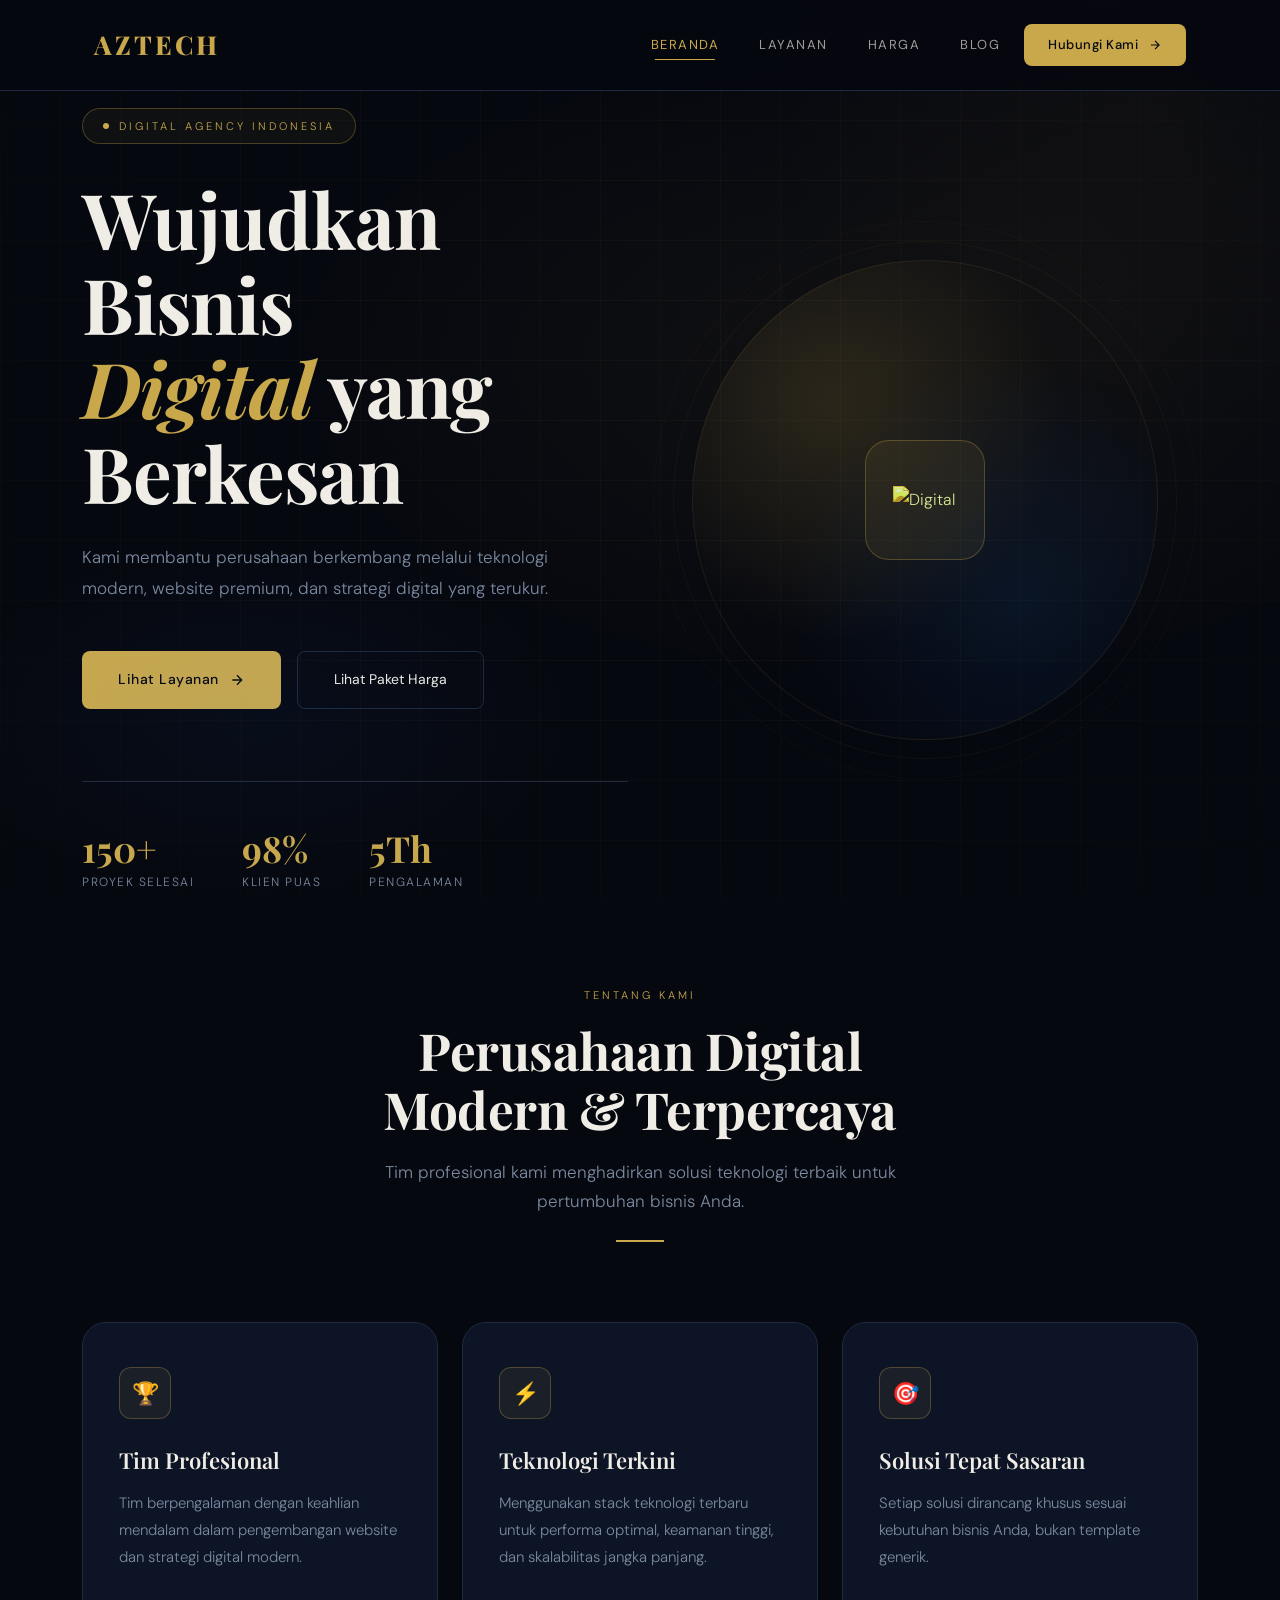
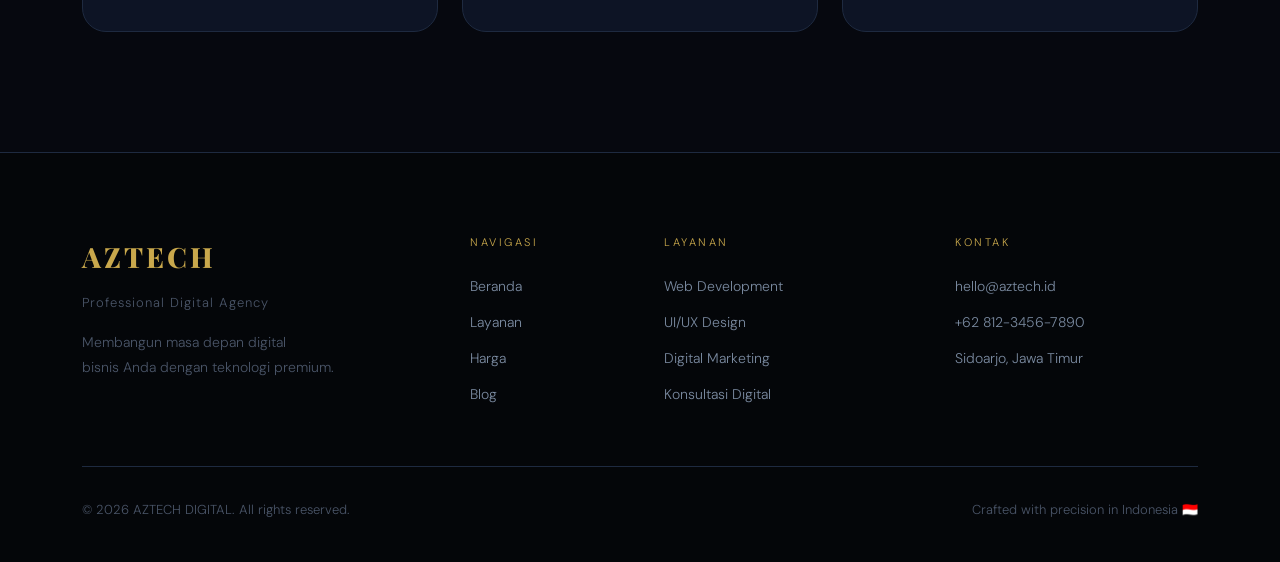
==== commit e7e21557: "update" ====
--- a/index.html
+++ b/index.html
@@ -1,240 +1,179 @@
 <!DOCTYPE html>
 <html lang="id">
 <head>
-
 <meta charset="UTF-8">
 <meta name="viewport" content="width=device-width, initial-scale=1.0">
-
-<title>AZTECH DIGITAL</title>
-
-<!-- Bootstrap -->
+<title>AZTECH DIGITAL — Professional Digital Agency</title>
 <link href="https://cdn.jsdelivr.net/npm/bootstrap@5.3.3/dist/css/bootstrap.min.css" rel="stylesheet">
-
-<!-- CSS -->
 <link rel="stylesheet" href="style.css">
-
 </head>
-
 <body>
 
 <!-- NAVBAR -->
-
-<nav class="navbar navbar-expand-lg navbar-dark fixed-top">
-
-<div class="container">
-
-<a class="navbar-brand" href="index.html">
-AZTECH
-</a>
-
-<button class="navbar-toggler"
-type="button"
-data-bs-toggle="collapse"
-data-bs-target="#navbarNav">
-
-<span class="navbar-toggler-icon"></span>
-
-</button>
-
-<div class="collapse navbar-collapse" id="navbarNav">
-
-<ul class="navbar-nav ms-auto">
-
-<li class="nav-item">
-<a class="nav-link active" href="index.html">
-Beranda
-</a>
-</li>
-
-<li class="nav-item">
-<a class="nav-link" href="layanan.html">
-Layanan
-</a>
-</li>
-
-<li class="nav-item">
-<a class="nav-link" href="harga.html">
-Harga
-</a>
-</li>
-
-<li class="nav-item">
-<a class="nav-link" href="blog.html">
-Blog
-</a>
-</li>
-
-<li class="nav-item">
-<a class="nav-link" href="contact.html">
-Contact
-</a>
-</li>
-
-</ul>
-
-</div>
-
-</div>
-
+<nav class="navbar navbar-expand-lg navbar-dark fixed-top" id="navbar">
+  <div class="container">
+    <a class="navbar-brand" href="index.html">AZTECH</a>
+    <button class="navbar-toggler border-0" type="button" data-bs-toggle="collapse" data-bs-target="#navbarNav">
+      <span class="navbar-toggler-icon"></span>
+    </button>
+    <div class="collapse navbar-collapse" id="navbarNav">
+      <ul class="navbar-nav ms-auto align-items-center">
+        <li class="nav-item"><a class="nav-link active" href="index.html">Beranda</a></li>
+        <li class="nav-item"><a class="nav-link" href="layanan.html">Layanan</a></li>
+        <li class="nav-item"><a class="nav-link" href="harga.html">Harga</a></li>
+        <li class="nav-item"><a class="nav-link" href="blog.html">Blog</a></li>
+        <li class="nav-item ms-2">
+          <a class="btn-main" href="contact.html" style="padding:10px 24px;font-size:13px;margin-top:0;">
+            Hubungi Kami
+            <svg width="14" height="14" viewBox="0 0 24 24" fill="none" stroke="currentColor" stroke-width="2"><path d="M5 12h14M12 5l7 7-7 7"/></svg>
+          </a>
+        </li>
+      </ul>
+    </div>
+  </div>
 </nav>
 
 <!-- HERO -->
-
 <section class="hero">
-
-<div class="container">
-
-<div class="row align-items-center">
-
-<!-- TEXT -->
-
-<div class="col-lg-6 hero-text">
-
-<h1>
-Build Your Future With
-<span>AZTECH DIGITAL</span>
-</h1>
-
-<p>
-
-Kami membantu perusahaan berkembang
-melalui teknologi modern,
-website premium,
-dan solusi digital profesional.
-
-</p>
-
-<a href="layanan.html">
-
-<button class="btn-main">
-
-Lihat Layanan
-
-</button>
-
-</a>
-
-<a href="contact.html">
-
-<button class="btn-outline-custom">
-
-Hubungi Kami
-
-</button>
-
-</a>
-
-</div>
-
-<!-- IMAGE -->
-
-<div class="col-lg-6 text-center hero-image">
-
-<img src="https://cdn-icons-png.flaticon.com/512/1055/1055687.png">
-
-</div>
-
-</div>
-
-</div>
-
+  <div class="hero-bg"></div>
+  <div class="hero-grid"></div>
+  <div class="container">
+    <div class="row align-items-center">
+      <div class="col-lg-6 hero-text">
+        <div class="hero-eyebrow">Digital Agency Indonesia</div>
+        <h1>
+          Wujudkan Bisnis<br>
+          <em>Digital</em> yang<br>
+          Berkesan
+        </h1>
+        <p class="hero-desc">
+          Kami membantu perusahaan berkembang melalui teknologi modern, website premium, dan strategi digital yang terukur.
+        </p>
+        <div class="hero-cta">
+          <a class="btn-main" href="layanan.html">
+            Lihat Layanan
+            <svg width="16" height="16" viewBox="0 0 24 24" fill="none" stroke="currentColor" stroke-width="2"><path d="M5 12h14M12 5l7 7-7 7"/></svg>
+          </a>
+          <a class="btn-outline" href="harga.html">Lihat Paket Harga</a>
+        </div>
+        <div class="hero-stats">
+          <div class="stat-item">
+            <div class="stat-number">150+</div>
+            <div class="stat-label">Proyek Selesai</div>
+          </div>
+          <div class="stat-item">
+            <div class="stat-number">98%</div>
+            <div class="stat-label">Klien Puas</div>
+          </div>
+          <div class="stat-item">
+            <div class="stat-number">5Th</div>
+            <div class="stat-label">Pengalaman</div>
+          </div>
+        </div>
+      </div>
+      <div class="col-lg-6 hero-image">
+        <div class="hero-visual">
+          <div class="hero-orb">
+            <div class="hero-icon-wrap">
+              <img src="https://cdn-icons-png.flaticon.com/512/1055/1055687.png" alt="Digital">
+            </div>
+          </div>
+        </div>
+      </div>
+    </div>
+  </div>
 </section>
 
 <!-- ABOUT -->
-
-<section class="section">
-
-<div class="container">
-
-<div class="section-title">
-
-<h5>TENTANG KAMI</h5>
-
-<h1>Perusahaan Digital Modern</h1>
-
-</div>
-
-<div class="row g-4">
-
-<div class="col-lg-4">
-
-<div class="card-custom">
-
-<h3>Professional Team</h3>
-
-<p>
-
-Kami memiliki tim profesional
-yang berpengalaman dalam
-pengembangan website modern.
-
-</p>
-
-</div>
-
-</div>
-
-<div class="col-lg-4">
-
-<div class="card-custom">
-
-<h3>Modern Technology</h3>
-
-<p>
-
-Menggunakan teknologi terbaru
-untuk performa website
-yang cepat dan aman.
-
-</p>
-
-</div>
-
-</div>
-
-<div class="col-lg-4">
-
-<div class="card-custom">
-
-<h3>Best Solution</h3>
-
-<p>
-
-Memberikan solusi digital
-terbaik untuk membantu
-perkembangan bisnis Anda.
-
-</p>
-
-</div>
-
-</div>
-
-</div>
-
-</div>
-
+<section class="section" style="padding-top:80px;">
+  <div class="container">
+    <div class="section-title fade-up">
+      <span class="section-eyebrow">Tentang Kami</span>
+      <h2>Perusahaan Digital<br>Modern & Terpercaya</h2>
+      <p>Tim profesional kami menghadirkan solusi teknologi terbaik untuk pertumbuhan bisnis Anda.</p>
+      <div class="gold-line"></div>
+    </div>
+    <div class="row g-4">
+      <div class="col-lg-4 fade-up stagger-1">
+        <div class="card-custom">
+          <div class="card-icon">🏆</div>
+          <h3>Tim Profesional</h3>
+          <p>Tim berpengalaman dengan keahlian mendalam dalam pengembangan website dan strategi digital modern.</p>
+        </div>
+      </div>
+      <div class="col-lg-4 fade-up stagger-2">
+        <div class="card-custom">
+          <div class="card-icon">⚡</div>
+          <h3>Teknologi Terkini</h3>
+          <p>Menggunakan stack teknologi terbaru untuk performa optimal, keamanan tinggi, dan skalabilitas jangka panjang.</p>
+        </div>
+      </div>
+      <div class="col-lg-4 fade-up stagger-3">
+        <div class="card-custom">
+          <div class="card-icon">🎯</div>
+          <h3>Solusi Tepat Sasaran</h3>
+          <p>Setiap solusi dirancang khusus sesuai kebutuhan bisnis Anda, bukan template generik.</p>
+        </div>
+      </div>
+    </div>
+  </div>
 </section>
 
 <!-- FOOTER -->
-
 <footer>
-
-<h3>AZTECH DIGITAL</h3>
-
-<p>
-Professional Digital Company
-</p>
-
-<p>
-© 2026 All Rights Reserved
-</p>
-
+  <div class="container">
+    <div class="row g-5 mb-5">
+      <div class="col-lg-4">
+        <div class="footer-brand">AZTECH</div>
+        <p class="footer-tagline">Professional Digital Agency</p>
+        <p style="color:var(--text-dim);font-size:14px;margin-top:16px;line-height:1.8;">Membangun masa depan digital<br>bisnis Anda dengan teknologi premium.</p>
+      </div>
+      <div class="col-lg-2 col-6">
+        <div class="footer-col-title">Navigasi</div>
+        <div class="footer-links">
+          <a class="footer-link" href="index.html">Beranda</a>
+          <a class="footer-link" href="layanan.html">Layanan</a>
+          <a class="footer-link" href="harga.html">Harga</a>
+          <a class="footer-link" href="blog.html">Blog</a>
+        </div>
+      </div>
+      <div class="col-lg-3 col-6">
+        <div class="footer-col-title">Layanan</div>
+        <div class="footer-links">
+          <a class="footer-link" href="#">Web Development</a>
+          <a class="footer-link" href="#">UI/UX Design</a>
+          <a class="footer-link" href="#">Digital Marketing</a>
+          <a class="footer-link" href="#">Konsultasi Digital</a>
+        </div>
+      </div>
+      <div class="col-lg-3">
+        <div class="footer-col-title">Kontak</div>
+        <div class="footer-links">
+          <a class="footer-link" href="#">hello@aztech.id</a>
+          <a class="footer-link" href="#">+62 812-3456-7890</a>
+          <a class="footer-link" href="#">Sidoarjo, Jawa Timur</a>
+        </div>
+      </div>
+    </div>
+    <div class="footer-bottom">
+      <span>© 2026 AZTECH DIGITAL. All rights reserved.</span>
+      <span>Crafted with precision in Indonesia 🇮🇩</span>
+    </div>
+  </div>
 </footer>
 
-<!-- Bootstrap JS -->
-
 <script src="https://cdn.jsdelivr.net/npm/bootstrap@5.3.3/dist/js/bootstrap.bundle.min.js"></script>
-
+<script>
+  // Navbar scroll effect
+  const navbar = document.getElementById('navbar');
+  window.addEventListener('scroll', () => {
+    navbar.classList.toggle('scrolled', window.scrollY > 50);
+  });
+  // Fade-up on scroll
+  const observer = new IntersectionObserver((entries) => {
+    entries.forEach(e => { if(e.isIntersecting) e.target.classList.add('visible'); });
+  }, {threshold: 0.1});
+  document.querySelectorAll('.fade-up').forEach(el => observer.observe(el));
+</script>
 </body>
 </html>
--- a/style.css
+++ b/style.css
@@ -1,333 +1,725 @@
-@import url('https://fonts.googleapis.com/css2?family=Poppins:wght@300;400;500;600;700;800&display=swap');
-
-*{
-  margin:0;
-  padding:0;
-  box-sizing:border-box;
-  font-family:'Poppins',sans-serif;
-}
-
-html{
-  scroll-behavior:smooth;
-}
+@import url('https://fonts.googleapis.com/css2?family=Playfair+Display:wght@400;600;700;800&family=DM+Sans:ital,opsz,wght@0,9..40,300;0,9..40,400;0,9..40,500;1,9..40,300&display=swap');
+
+*{margin:0;padding:0;box-sizing:border-box;}
+
+:root{
+  --gold:#c9a84c;
+  --gold-light:#e8c97a;
+  --gold-dark:#9a7832;
+  --bg-deep:#06080f;
+  --bg-dark:#090d18;
+  --bg-card:#0d1425;
+  --bg-card2:#111826;
+  --border:#1e2a40;
+  --border-gold:rgba(201,168,76,0.3);
+  --text-primary:#f0ede6;
+  --text-muted:#7a8aA0;
+  --text-dim:#4a5568;
+  --accent-blue:#1a73e8;
+  --radius:16px;
+  --radius-lg:24px;
+}
+
+html{scroll-behavior:smooth;}
 
 body{
-  background:#0b1120;
-  color:white;
+  background:var(--bg-deep);
+  color:var(--text-primary);
+  font-family:'DM Sans',sans-serif;
+  font-weight:300;
   overflow-x:hidden;
-}
-
-/* NAVBAR */
-
+  line-height:1.7;
+}
+
+/* ── SCROLLBAR ── */
+::-webkit-scrollbar{width:4px;}
+::-webkit-scrollbar-track{background:var(--bg-deep);}
+::-webkit-scrollbar-thumb{background:var(--gold-dark);border-radius:4px;}
+
+/* ── NAVBAR ── */
 .navbar{
-  background:rgba(15,23,42,0.9);
-  backdrop-filter:blur(10px);
+  background:rgba(6,8,15,0.85);
+  backdrop-filter:blur(20px);
+  -webkit-backdrop-filter:blur(20px);
+  border-bottom:1px solid var(--border);
+  padding:0 0;
+  transition:all 0.4s;
+}
+
+.navbar.scrolled{
+  background:rgba(6,8,15,0.97);
+  border-bottom-color:var(--border-gold);
 }
 
 .navbar-brand{
-  color:#38bdf8 !important;
-  font-size:32px;
+  font-family:'Playfair Display',serif;
+  font-size:26px;
   font-weight:800;
-}
+  color:var(--gold) !important;
+  letter-spacing:3px;
+  text-transform:uppercase;
+}
+
+.navbar .container{padding:18px 24px;}
 
 .nav-link{
-  color:white !important;
-  margin-left:15px;
-  transition:0.3s;
-  border-radius:10px;
-  padding:10px 15px !important;
-}
-
-.nav-link:hover{
-  color:#38bdf8 !important;
-}
+  color:rgba(240,237,230,0.65) !important;
+  font-size:13px;
+  font-weight:400;
+  letter-spacing:1.5px;
+  text-transform:uppercase;
+  margin-left:8px;
+  padding:8px 16px !important;
+  border-radius:6px;
+  transition:all 0.3s;
+  position:relative;
+}
+
+.nav-link::after{
+  content:'';
+  position:absolute;
+  bottom:4px;left:50%;transform:translateX(-50%);
+  width:0;height:1px;
+  background:var(--gold);
+  transition:width 0.3s;
+}
+
+.nav-link:hover{color:var(--gold) !important;}
+.nav-link:hover::after{width:60%;}
 
 .nav-link.active{
-  background:rgba(56,189,248,0.15);
-  color:#38bdf8 !important;
-}
-
+  color:var(--gold) !important;
+}
+.nav-link.active::after{width:60%;}
+
+/* ── HERO ── */
 .hero{
   min-height:100vh;
   display:flex;
   align-items:center;
-  padding-top:120px;
+  padding-top:100px;
+  position:relative;
+  overflow:hidden;
+  background:var(--bg-deep);
+}
+
+.hero-bg{
+  position:absolute;inset:0;
   background:
-  radial-gradient(circle at top right,#1d4ed8 0%,transparent 30%),
-  radial-gradient(circle at bottom left,#0ea5e9 0%,transparent 25%),
-  #0b1120;
+    radial-gradient(ellipse 80% 60% at 70% 40%, rgba(201,168,76,0.06) 0%, transparent 60%),
+    radial-gradient(ellipse 50% 40% at 20% 80%, rgba(26,115,232,0.05) 0%, transparent 50%),
+    radial-gradient(ellipse 60% 80% at 90% 10%, rgba(201,168,76,0.04) 0%, transparent 50%);
+  pointer-events:none;
+}
+
+.hero-grid{
+  position:absolute;inset:0;
+  background-image:
+    linear-gradient(rgba(201,168,76,0.04) 1px, transparent 1px),
+    linear-gradient(90deg, rgba(201,168,76,0.04) 1px, transparent 1px);
+  background-size:60px 60px;
+  mask-image:radial-gradient(ellipse 80% 80% at 50% 50%, black 40%, transparent 100%);
+  pointer-events:none;
+}
+
+.hero-eyebrow{
+  display:inline-flex;
+  align-items:center;
+  gap:10px;
+  font-size:11px;
+  letter-spacing:3px;
+  text-transform:uppercase;
+  color:var(--gold);
+  border:1px solid var(--border-gold);
+  padding:8px 20px;
+  border-radius:100px;
+  margin-bottom:32px;
+  background:rgba(201,168,76,0.05);
+}
+
+.hero-eyebrow::before{
+  content:'';
+  width:6px;height:6px;
+  background:var(--gold);
+  border-radius:50%;
+  animation:pulse-dot 2s ease-in-out infinite;
+}
+
+@keyframes pulse-dot{
+  0%,100%{opacity:1;transform:scale(1);}
+  50%{opacity:0.4;transform:scale(0.7);}
 }
 
 .hero h1{
-  font-size:65px;
-  font-weight:800;
-  line-height:1.2;
-}
-
-.hero span{
-  color:#38bdf8;
-}
-
-.hero p{
-  color:#cbd5e1;
-  line-height:2;
-  margin-top:20px;
-}
-
-.hero img{
-  width:100%;
-  max-width:500px;
+  font-family:'Playfair Display',serif;
+  font-size:clamp(42px,6vw,80px);
+  font-weight:700;
+  line-height:1.1;
+  letter-spacing:-1px;
+  margin-bottom:28px;
+}
+
+.hero h1 em{
+  font-style:italic;
+  color:var(--gold);
+}
+
+.hero-desc{
+  color:var(--text-muted);
+  font-size:17px;
+  font-weight:300;
+  max-width:480px;
+  margin-bottom:48px;
+  line-height:1.8;
+}
+
+.hero-cta{
+  display:flex;
+  gap:16px;
+  flex-wrap:wrap;
 }
 
 .btn-main{
-  background:linear-gradient(to right,#0ea5e9,#2563eb);
-  color:white;
+  display:inline-flex;
+  align-items:center;
+  gap:10px;
+  background:var(--gold);
+  color:#06080f;
   border:none;
-  padding:15px 35px;
-  border-radius:12px;
-  margin-top:25px;
-  transition:0.3s;
+  padding:16px 36px;
+  border-radius:8px;
+  font-family:'DM Sans',sans-serif;
+  font-size:14px;
+  font-weight:500;
+  letter-spacing:0.5px;
+  cursor:pointer;
+  transition:all 0.3s;
+  text-decoration:none;
 }
 
 .btn-main:hover{
-  transform:translateY(-5px);
-}
-
-.btn-outline-custom{
-  border:2px solid #38bdf8;
-  color:#38bdf8;
+  background:var(--gold-light);
+  transform:translateY(-3px);
+  box-shadow:0 20px 60px rgba(201,168,76,0.3);
+}
+
+.btn-main svg{transition:transform 0.3s;}
+.btn-main:hover svg{transform:translateX(4px);}
+
+.btn-outline{
+  display:inline-flex;
+  align-items:center;
+  gap:10px;
+  border:1px solid var(--border);
+  color:var(--text-primary);
   background:transparent;
-  padding:15px 35px;
-  border-radius:12px;
-  margin-top:25px;
-}
-
-.section{
-  padding:100px 0;
+  padding:16px 36px;
+  border-radius:8px;
+  font-family:'DM Sans',sans-serif;
+  font-size:14px;
+  font-weight:400;
+  cursor:pointer;
+  transition:all 0.3s;
+  text-decoration:none;
+}
+
+.btn-outline:hover{
+  border-color:var(--border-gold);
+  color:var(--gold);
+  background:rgba(201,168,76,0.05);
+}
+
+.hero-stats{
+  display:flex;
+  gap:48px;
+  margin-top:72px;
+  padding-top:48px;
+  border-top:1px solid var(--border);
+}
+
+.stat-item{}
+.stat-number{
+  font-family:'Playfair Display',serif;
+  font-size:36px;
+  font-weight:700;
+  color:var(--gold);
+  line-height:1;
+  margin-bottom:6px;
+}
+
+.stat-label{
+  font-size:12px;
+  letter-spacing:1.5px;
+  text-transform:uppercase;
+  color:var(--text-muted);
+}
+
+.hero-visual{
+  position:relative;
+  display:flex;
+  align-items:center;
+  justify-content:center;
+  padding:40px;
+}
+
+.hero-orb{
+  width:480px;
+  height:480px;
+  border-radius:50%;
+  background:
+    radial-gradient(ellipse at 30% 30%, rgba(201,168,76,0.15) 0%, transparent 50%),
+    radial-gradient(ellipse at 70% 70%, rgba(26,115,232,0.1) 0%, transparent 50%);
+  border:1px solid rgba(201,168,76,0.1);
+  display:flex;
+  align-items:center;
+  justify-content:center;
+  animation:float-slow 8s ease-in-out infinite;
+  position:relative;
+}
+
+.hero-orb::before{
+  content:'';
+  position:absolute;inset:-20px;
+  border-radius:50%;
+  border:1px solid rgba(201,168,76,0.05);
+  animation:spin-slow 20s linear infinite;
+}
+
+.hero-orb::after{
+  content:'';
+  position:absolute;inset:-40px;
+  border-radius:50%;
+  border:1px dashed rgba(201,168,76,0.05);
+  animation:spin-slow 30s linear infinite reverse;
+}
+
+.hero-icon-wrap{
+  width:120px;height:120px;
+  background:rgba(201,168,76,0.08);
+  border:1px solid var(--border-gold);
+  border-radius:24px;
+  display:flex;align-items:center;justify-content:center;
+}
+
+.hero-icon-wrap img{width:64px;filter:sepia(1) saturate(3) hue-rotate(10deg) brightness(0.9);}
+
+@keyframes float-slow{
+  0%,100%{transform:translateY(0) rotate(0);}
+  50%{transform:translateY(-20px) rotate(2deg);}
+}
+@keyframes spin-slow{to{transform:rotate(360deg);}}
+
+/* ── SECTION GENERIC ── */
+.section{padding:120px 0;}
+
+.section-eyebrow{
+  display:inline-block;
+  font-size:11px;
+  letter-spacing:3px;
+  text-transform:uppercase;
+  color:var(--gold);
+  margin-bottom:16px;
 }
 
 .section-title{
   text-align:center;
-  margin-bottom:60px;
-}
-
-.section-title h5{
-  color:#38bdf8;
-}
-
-.section-title h1{
-  font-size:50px;
-  font-weight:800;
-}
-
+  margin-bottom:80px;
+}
+
+.section-title h2{
+  font-family:'Playfair Display',serif;
+  font-size:clamp(32px,4vw,52px);
+  font-weight:700;
+  line-height:1.15;
+  letter-spacing:-0.5px;
+  margin-bottom:20px;
+}
+
+.section-title p{
+  color:var(--text-muted);
+  font-size:17px;
+  max-width:520px;
+  margin:0 auto;
+}
+
+/* ── DIVIDER ── */
+.gold-line{
+  width:48px;height:2px;
+  background:var(--gold);
+  margin:24px auto 0;
+}
+
+/* ── CARDS ── */
 .card-custom{
-  background:rgba(255,255,255,0.05);
-  border:1px solid rgba(255,255,255,0.08);
-  backdrop-filter:blur(10px);
-  padding:40px;
-  border-radius:24px;
-  transition:0.3s;
+  background:var(--bg-card);
+  border:1px solid var(--border);
+  border-radius:var(--radius-lg);
+  padding:44px 36px;
   height:100%;
+  transition:all 0.4s;
+  position:relative;
+  overflow:hidden;
+}
+
+.card-custom::before{
+  content:'';
+  position:absolute;top:0;left:0;right:0;height:1px;
+  background:linear-gradient(90deg, transparent, var(--gold), transparent);
+  opacity:0;
+  transition:opacity 0.4s;
 }
 
 .card-custom:hover{
-  transform:translateY(-10px);
-  border-color:#38bdf8;
+  border-color:var(--border-gold);
+  transform:translateY(-8px);
+  box-shadow:0 40px 80px rgba(0,0,0,0.4);
+}
+
+.card-custom:hover::before{opacity:1;}
+
+.card-icon{
+  width:52px;height:52px;
+  background:rgba(201,168,76,0.08);
+  border:1px solid var(--border-gold);
+  border-radius:12px;
+  display:flex;align-items:center;justify-content:center;
+  margin-bottom:28px;
+  font-size:22px;
 }
 
 .card-custom h3{
-  margin-bottom:20px;
+  font-family:'Playfair Display',serif;
+  font-size:22px;
+  font-weight:600;
+  margin-bottom:16px;
+  color:var(--text-primary);
 }
 
 .card-custom p{
-  color:#cbd5e1;
+  color:var(--text-muted);
+  font-size:15px;
   line-height:1.8;
 }
 
+/* ── PRICE ── */
 .price-card{
-  background:rgba(255,255,255,0.05);
-  border:1px solid rgba(255,255,255,0.08);
-  padding:50px 35px;
-  border-radius:24px;
-  text-align:center;
-  transition:0.3s;
+  background:var(--bg-card);
+  border:1px solid var(--border);
+  border-radius:var(--radius-lg);
+  padding:52px 40px;
+  text-align:left;
+  height:100%;
+  transition:all 0.4s;
+  position:relative;
+  overflow:hidden;
+}
+
+.price-card.featured{
+  background:linear-gradient(135deg, #0f1a2e 0%, #0d1525 100%);
+  border-color:var(--gold-dark);
+}
+
+.price-card.featured::before{
+  content:'';
+  position:absolute;top:0;left:0;right:0;height:2px;
+  background:linear-gradient(90deg, var(--gold-dark), var(--gold), var(--gold-dark));
+}
+
+.price-badge{
+  display:inline-block;
+  font-size:10px;
+  letter-spacing:2px;
+  text-transform:uppercase;
+  color:#06080f;
+  background:var(--gold);
+  padding:5px 14px;
+  border-radius:100px;
+  margin-bottom:28px;
+  font-weight:500;
+}
+
+.price-tier{
+  font-size:13px;
+  letter-spacing:2px;
+  text-transform:uppercase;
+  color:var(--text-muted);
+  margin-bottom:16px;
+}
+
+.price-number{
+  font-family:'Playfair Display',serif;
+  font-size:52px;
+  font-weight:700;
+  color:var(--gold);
+  line-height:1;
+  margin-bottom:8px;
+}
+
+.price-unit{
+  font-size:14px;
+  color:var(--text-muted);
+  margin-bottom:36px;
+}
+
+.price-divider{
+  height:1px;
+  background:var(--border);
+  margin:36px 0;
+}
+
+.price-feature{
+  display:flex;
+  align-items:center;
+  gap:12px;
+  margin-bottom:16px;
+  font-size:14px;
+  color:var(--text-muted);
+}
+
+.price-feature::before{
+  content:'✓';
+  color:var(--gold);
+  font-size:13px;
+  flex-shrink:0;
 }
 
 .price-card:hover{
-  transform:translateY(-10px);
-  border-color:#38bdf8;
-}
-
-.price-card h1{
-  font-size:60px;
-  color:#38bdf8;
-  margin:20px 0;
-}
-
-.price-card p{
-  color:#cbd5e1;
-}
-
-.contact-box{
-  background:rgba(255,255,255,0.05);
-  border:1px solid rgba(255,255,255,0.08);
-  padding:50px;
-  border-radius:24px;
-}
-
-.form-control{
-  background:rgba(255,255,255,0.08) !important;
-  border:none !important;
-  color:white !important;
-  padding:18px !important;
-  border-radius:12px !important;
-  margin-bottom:20px;
-}
-
-.form-control::placeholder{
-  color:#cbd5e1;
-}
-
-footer{
-  background:#020617;
-  text-align:center;
-  padding:50px 20px;
-}
-
-footer p{
-  color:#94a3b8;
-}
-
-@media(max-width:768px){
-
-  .hero{
-    text-align:center;
-    padding-top:160px;
-  }
-
-  .hero h1{
-    font-size:42px;
-  }
-
-  .hero img{
-    margin-top:40px;
-  }
-
-}
-
- /* BLOG */
-
+  border-color:var(--border-gold);
+  transform:translateY(-6px);
+  box-shadow:0 40px 80px rgba(0,0,0,0.5);
+}
+
+/* ── BLOG ── */
 .blog-card{
-  background:rgba(255,255,255,0.05);
-  border:1px solid rgba(255,255,255,0.08);
-  border-radius:24px;
+  background:var(--bg-card);
+  border:1px solid var(--border);
+  border-radius:var(--radius-lg);
   overflow:hidden;
-  transition:0.3s;
   height:100%;
+  transition:all 0.4s;
 }
 
 .blog-card:hover{
-  transform:translateY(-10px);
-  border-color:#38bdf8;
+  border-color:var(--border-gold);
+  transform:translateY(-8px);
+  box-shadow:0 40px 80px rgba(0,0,0,0.4);
 }
 
 .blog-card img{
   width:100%;
-  height:220px;
+  height:240px;
   object-fit:cover;
-}
-
-.blog-content{
-  padding:25px;
+  filter:brightness(0.85) saturate(0.8);
+  transition:all 0.5s;
+}
+
+.blog-card:hover img{
+  filter:brightness(0.95) saturate(1);
+  transform:scale(1.03);
+}
+
+.blog-img-wrap{overflow:hidden;}
+
+.blog-content{padding:32px;}
+
+.blog-meta{
+  display:flex;
+  align-items:center;
+  gap:12px;
+  margin-bottom:16px;
+}
+
+.blog-date{
+  font-size:11px;
+  letter-spacing:2px;
+  text-transform:uppercase;
+  color:var(--gold);
+}
+
+.blog-tag{
+  font-size:11px;
+  color:var(--text-dim);
+  letter-spacing:1px;
 }
 
 .blog-content h3{
-  font-size:24px;
-  margin-bottom:15px;
+  font-family:'Playfair Display',serif;
+  font-size:20px;
+  font-weight:600;
+  margin-bottom:14px;
+  line-height:1.4;
+  color:var(--text-primary);
 }
 
 .blog-content p{
-  color:#cbd5e1;
+  color:var(--text-muted);
+  font-size:14px;
   line-height:1.8;
-}
-
-.blog-date{
-  color:#38bdf8;
+  margin-bottom:24px;
+}
+
+.btn-text{
+  display:inline-flex;
+  align-items:center;
+  gap:8px;
+  font-size:13px;
+  letter-spacing:1px;
+  text-transform:uppercase;
+  color:var(--gold);
+  text-decoration:none;
+  border:none;
+  background:none;
+  cursor:pointer;
+  padding:0;
+  transition:gap 0.3s;
+}
+
+.btn-text:hover{gap:14px;}
+
+/* ── CONTACT ── */
+.contact-box{
+  background:var(--bg-card);
+  border:1px solid var(--border);
+  border-radius:var(--radius-lg);
+  padding:60px 52px;
+}
+
+.form-label{
+  font-size:11px;
+  letter-spacing:2px;
+  text-transform:uppercase;
+  color:var(--text-muted);
+  display:block;
   margin-bottom:10px;
-  display:block;
-}
-
- /* ANIMATION */
-
-.hero-text{
-  animation:fadeLeft 1.2s ease;
-}
-
-.hero-image{
-  animation:fadeRight 1.2s ease;
-}
-
-.hero-image img{
-  animation:float 4s ease-in-out infinite;
-}
-
-/* FLOAT */
-
-@keyframes float{
-
-  0%{
-    transform:translateY(0);
-  }
-
-  50%{
-    transform:translateY(-20px);
-  }
-
-  100%{
-    transform:translateY(0);
-  }
-
-}
-
-/* FADE LEFT */
-
-@keyframes fadeLeft{
-
-  from{
-    opacity:0;
-    transform:translateX(-50px);
-  }
-
-  to{
-    opacity:1;
-    transform:translateX(0);
-  }
-
-}
-
-/* FADE RIGHT */
-
-@keyframes fadeRight{
-
-  from{
-    opacity:0;
-    transform:translateX(50px);
-  }
-
-  to{
-    opacity:1;
-    transform:translateX(0);
-  }
-
-}
-
-/* BUTTON GLOW */
-
-.btn-main{
-  box-shadow:0 10px 30px rgba(56,189,248,0.3);
-}
-
-.btn-main:hover{
-  transform:translateY(-5px);
-  box-shadow:0 15px 40px rgba(56,189,248,0.5);
+}
+
+.form-control{
+  background:rgba(255,255,255,0.04) !important;
+  border:1px solid var(--border) !important;
+  color:var(--text-primary) !important;
+  padding:16px 20px !important;
+  border-radius:10px !important;
+  margin-bottom:24px;
+  font-family:'DM Sans',sans-serif !important;
+  font-size:15px !important;
+  transition:border-color 0.3s !important;
+}
+
+.form-control:focus{
+  border-color:var(--border-gold) !important;
+  box-shadow:0 0 0 3px rgba(201,168,76,0.08) !important;
+  background:rgba(201,168,76,0.03) !important;
+  outline:none !important;
+}
+
+.form-control::placeholder{color:var(--text-dim) !important;}
+
+.contact-info{
+  display:flex;
+  flex-direction:column;
+  gap:32px;
+  padding:20px 0;
+}
+
+.contact-item{display:flex;gap:20px;align-items:flex-start;}
+
+.contact-item-icon{
+  width:44px;height:44px;flex-shrink:0;
+  background:rgba(201,168,76,0.08);
+  border:1px solid var(--border-gold);
+  border-radius:10px;
+  display:flex;align-items:center;justify-content:center;
+  font-size:18px;
+}
+
+.contact-item h4{
+  font-size:13px;letter-spacing:1.5px;
+  text-transform:uppercase;
+  color:var(--text-muted);margin-bottom:6px;
+}
+
+.contact-item p{color:var(--text-primary);font-size:15px;}
+
+/* ── FOOTER ── */
+footer{
+  background:#040609;
+  border-top:1px solid var(--border);
+  padding:80px 0 40px;
+}
+
+.footer-brand{
+  font-family:'Playfair Display',serif;
+  font-size:28px;
+  font-weight:800;
+  color:var(--gold);
+  letter-spacing:3px;
+  margin-bottom:12px;
+}
+
+.footer-tagline{
+  color:var(--text-dim);
+  font-size:13px;
+  letter-spacing:1px;
+}
+
+.footer-links{
+  display:flex;flex-direction:column;gap:12px;
+}
+
+.footer-link{
+  color:var(--text-muted);
+  font-size:14px;
+  text-decoration:none;
+  transition:color 0.3s;
+}
+
+.footer-link:hover{color:var(--gold);}
+
+.footer-col-title{
+  font-size:11px;
+  letter-spacing:2.5px;
+  text-transform:uppercase;
+  color:var(--gold);
+  margin-bottom:24px;
+}
+
+.footer-bottom{
+  border-top:1px solid var(--border);
+  padding-top:32px;
+  margin-top:60px;
+  display:flex;
+  justify-content:space-between;
+  align-items:center;
+  color:var(--text-dim);
+  font-size:13px;
+}
+
+/* ── ANIMATIONS ── */
+.fade-up{
+  opacity:0;
+  transform:translateY(30px);
+  transition:opacity 0.8s ease, transform 0.8s ease;
+}
+.fade-up.visible{opacity:1;transform:translateY(0);}
+
+.stagger-1{transition-delay:0.1s;}
+.stagger-2{transition-delay:0.2s;}
+.stagger-3{transition-delay:0.3s;}
+.stagger-4{transition-delay:0.4s;}
+
+/* ── RESPONSIVE ── */
+@media(max-width:991px){
+  .hero{text-align:center;padding-top:140px;}
+  .hero-desc{margin:0 auto 48px;}
+  .hero-cta{justify-content:center;}
+  .hero-stats{justify-content:center;}
+  .hero-visual{display:none;}
+  .contact-box{padding:40px 28px;}
+}
+
+@media(max-width:576px){
+  .hero h1{font-size:36px;}
+  .hero-stats{flex-wrap:wrap;gap:32px;}
+  .price-card{padding:40px 28px;}
+  .footer-bottom{flex-direction:column;gap:16px;text-align:center;}
 }
